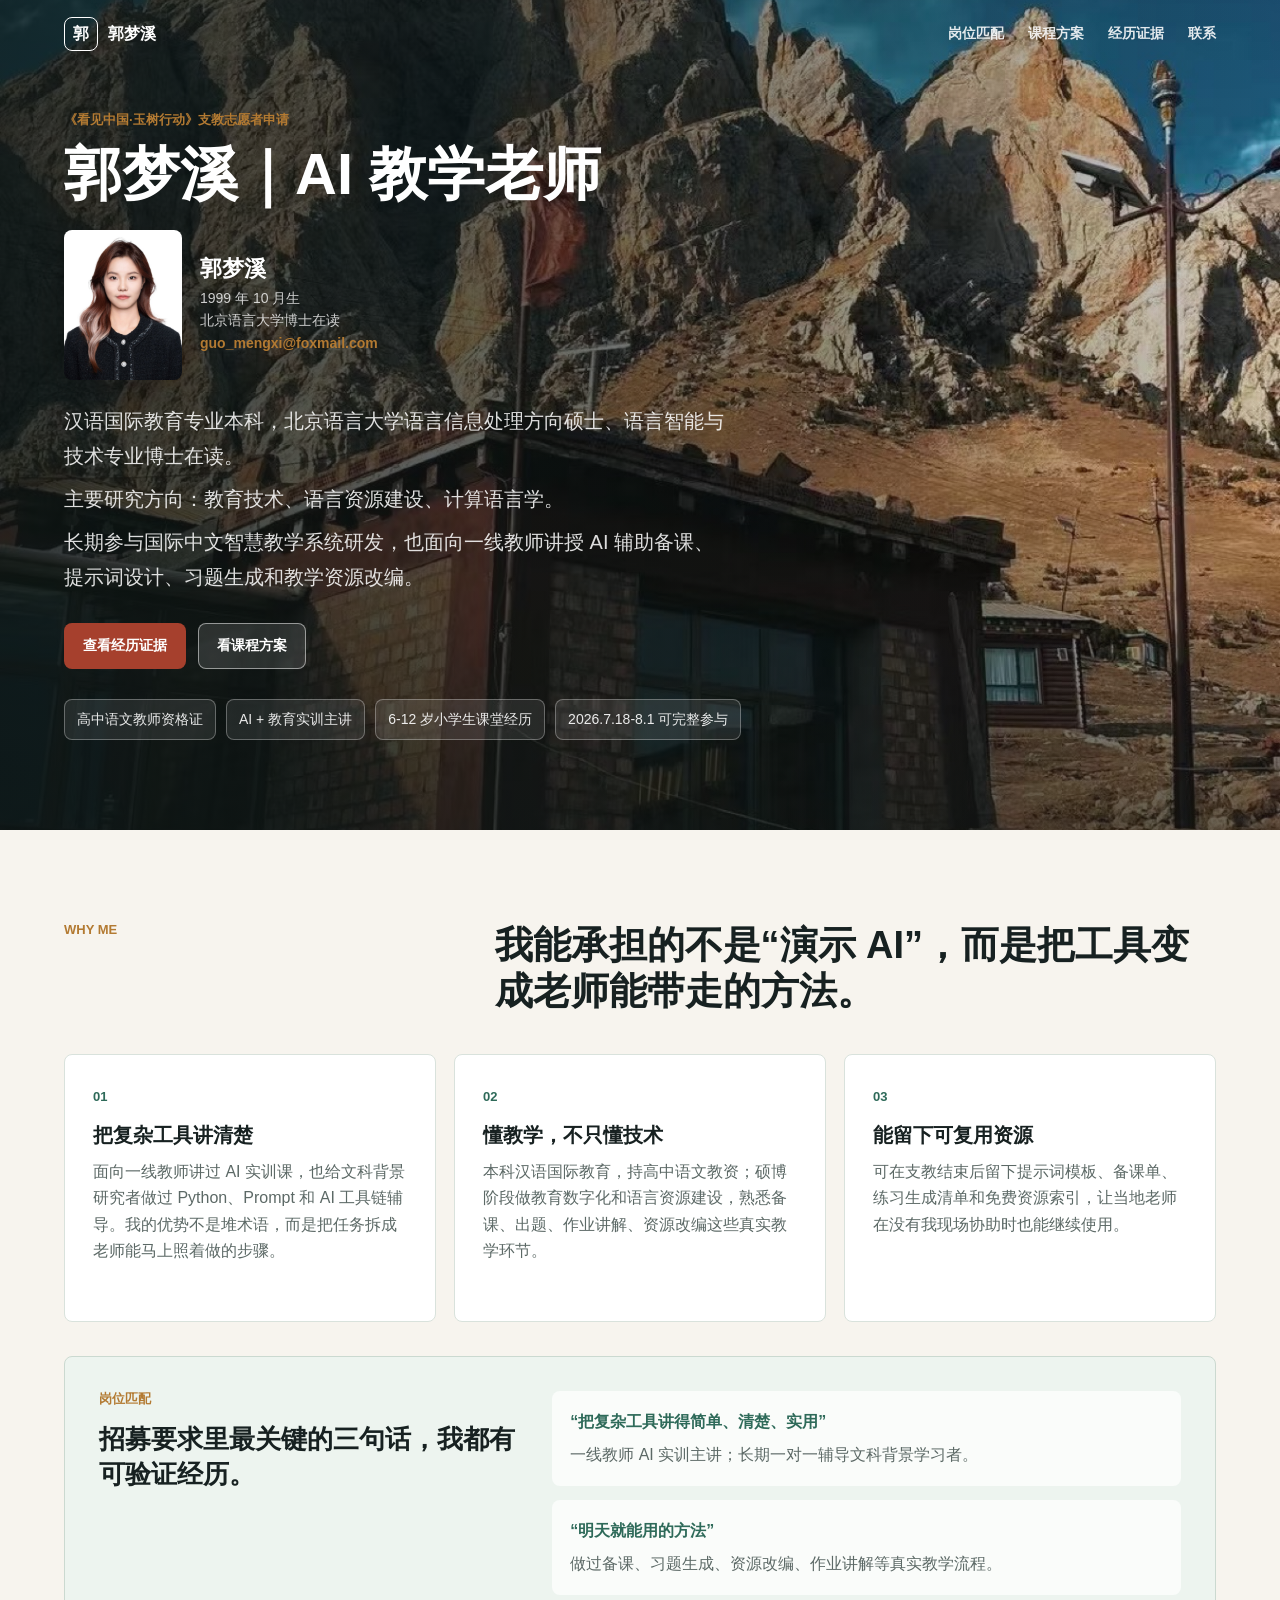
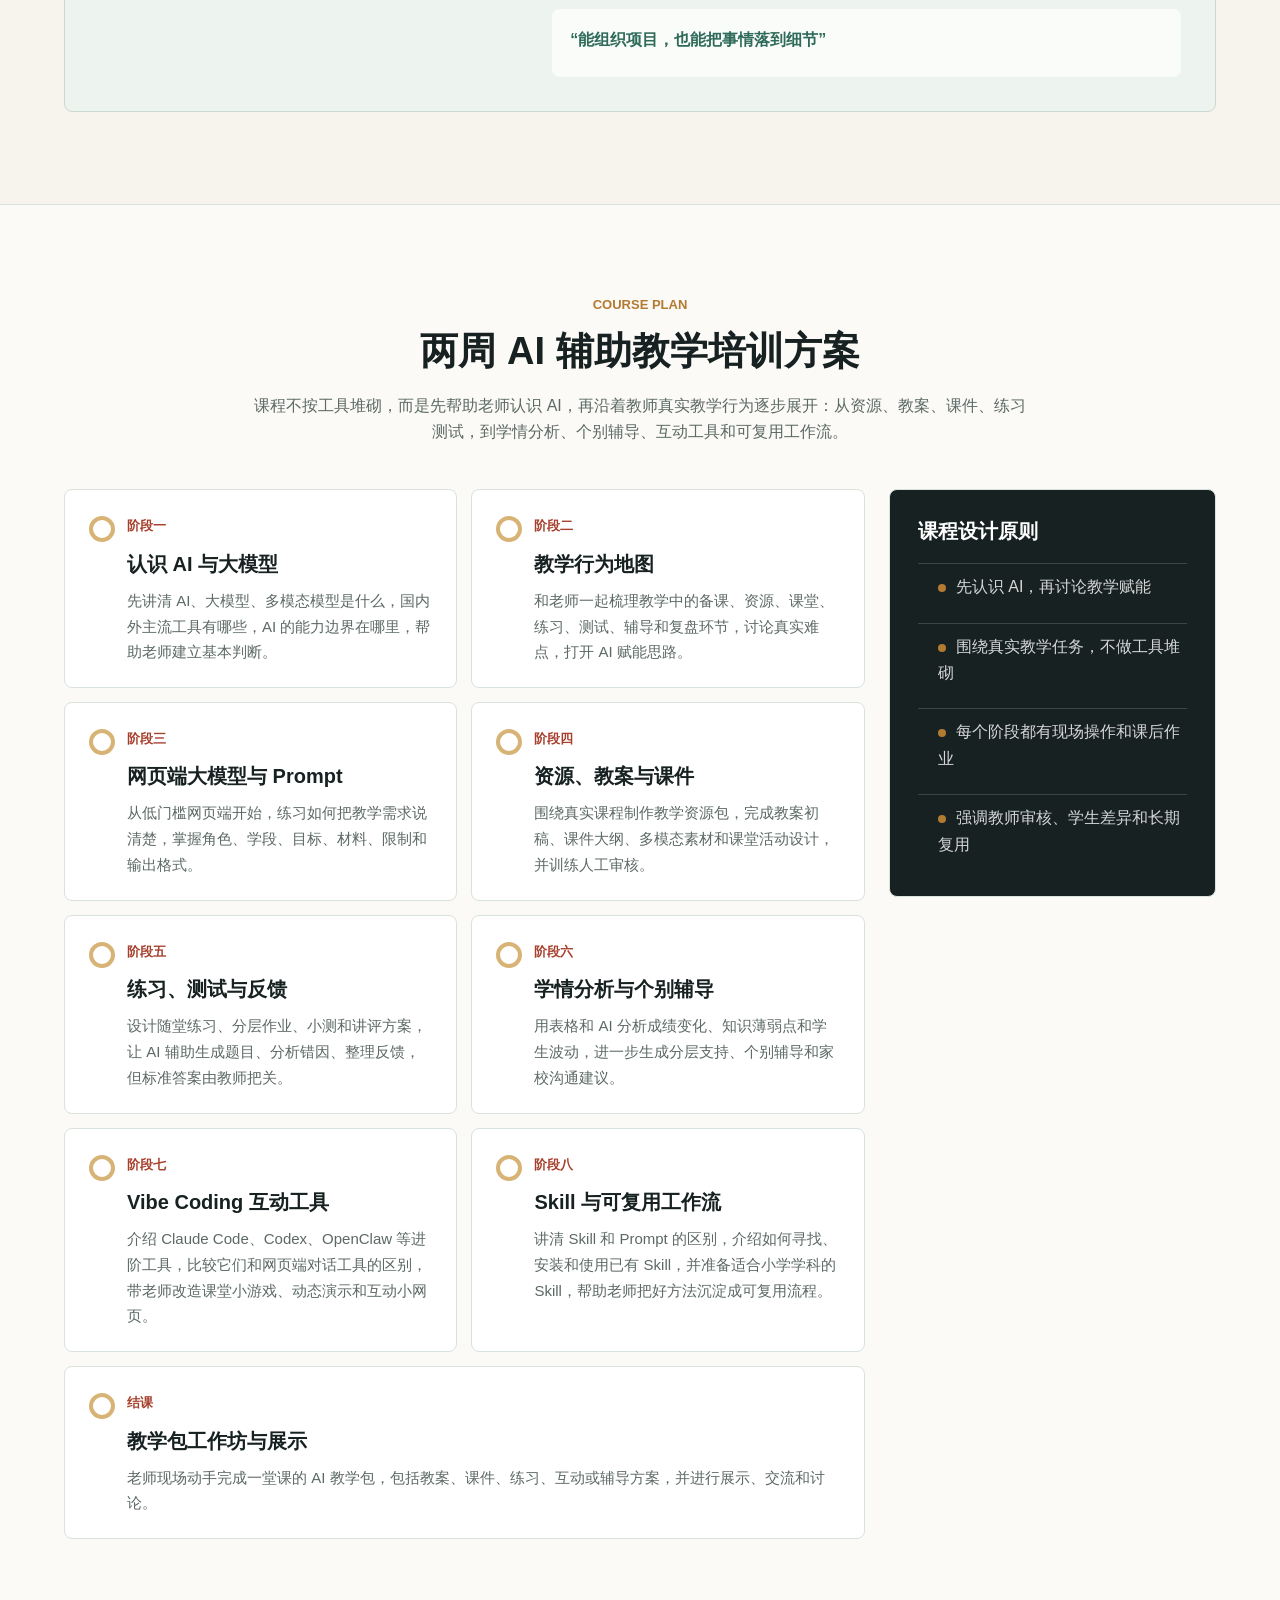
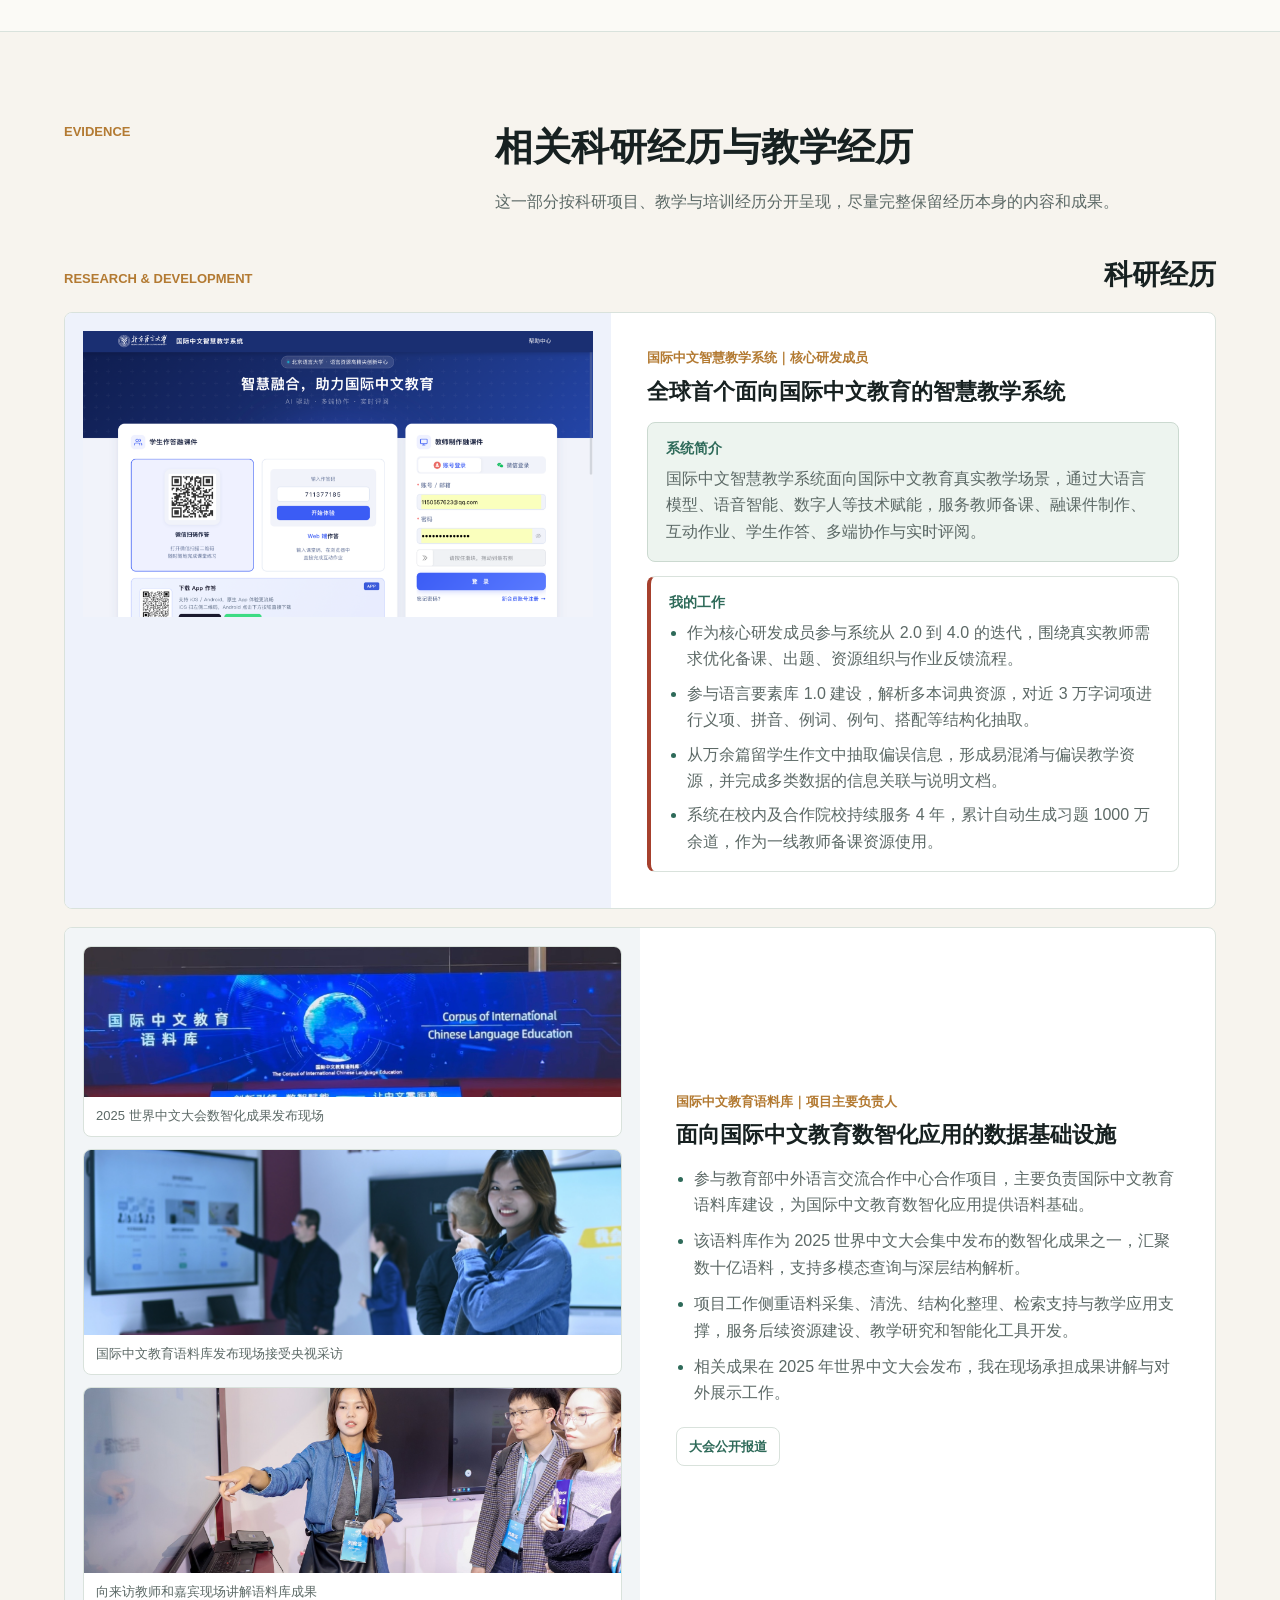
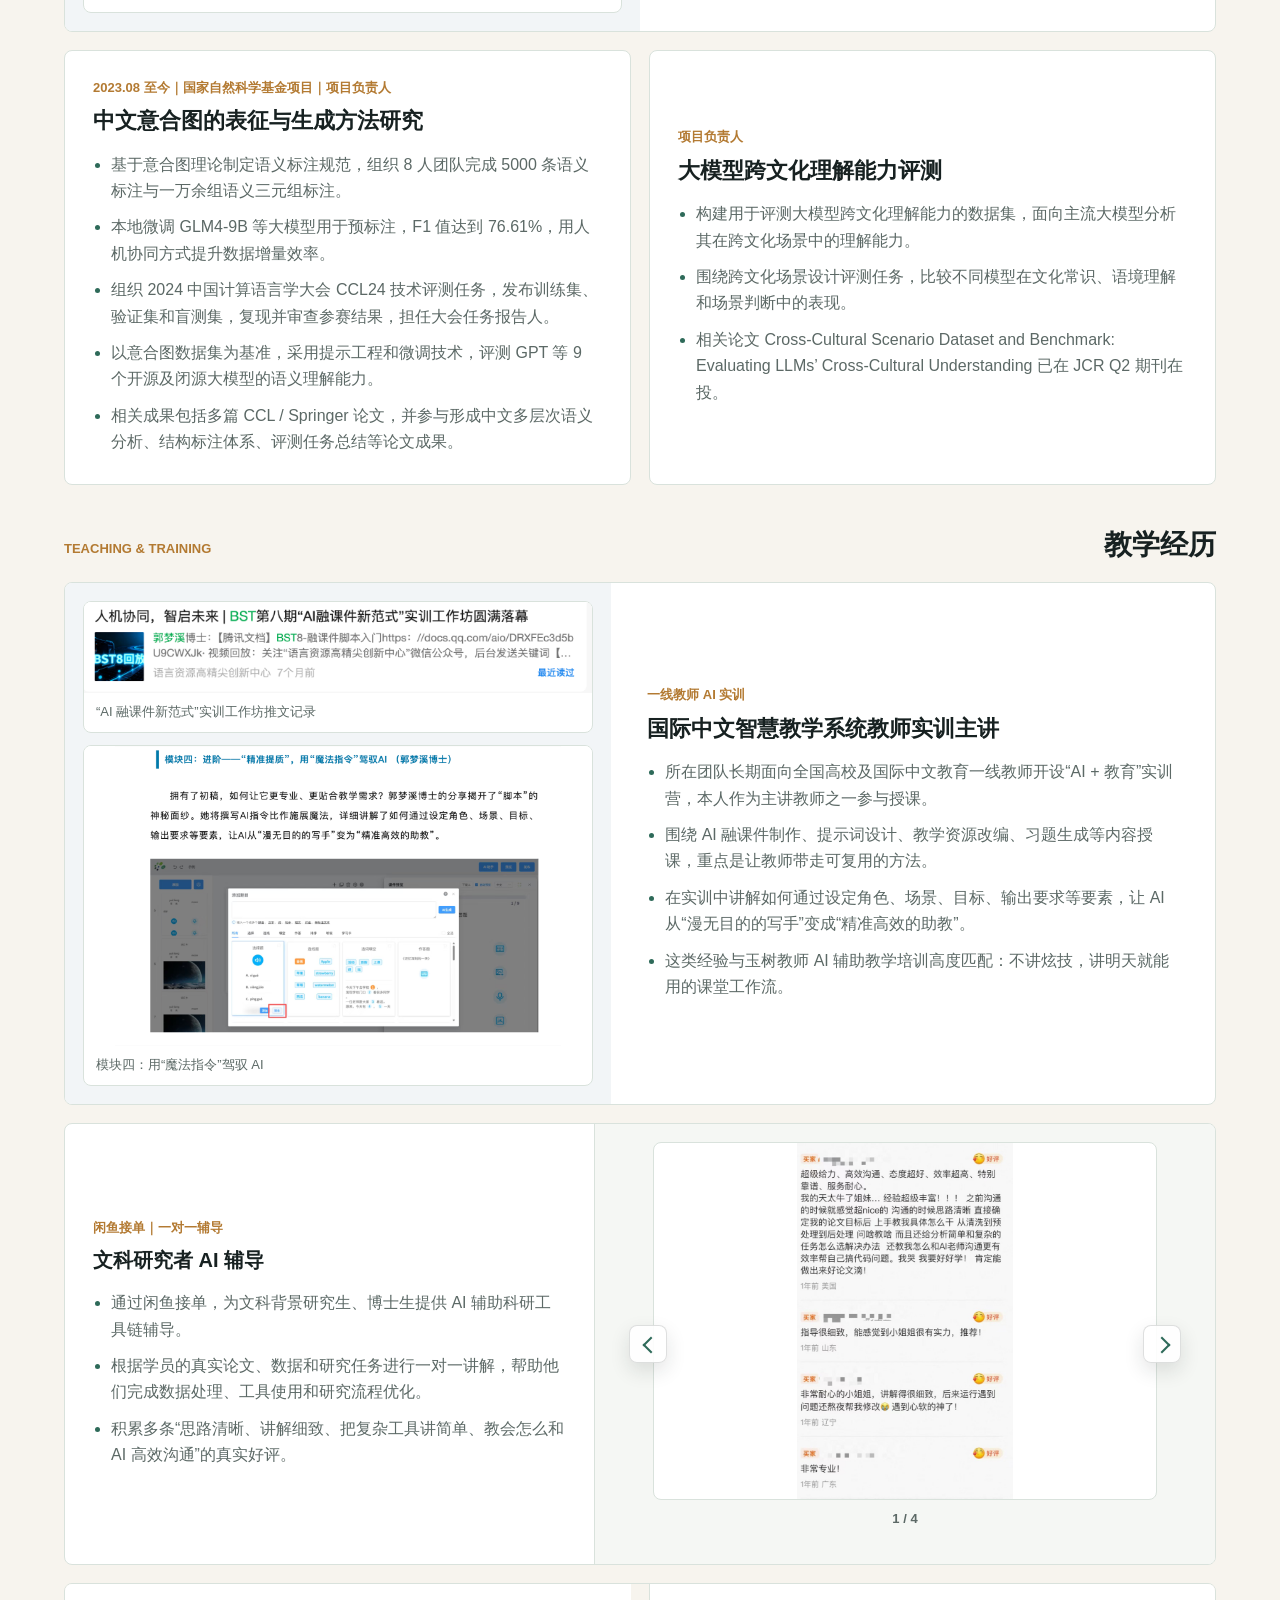
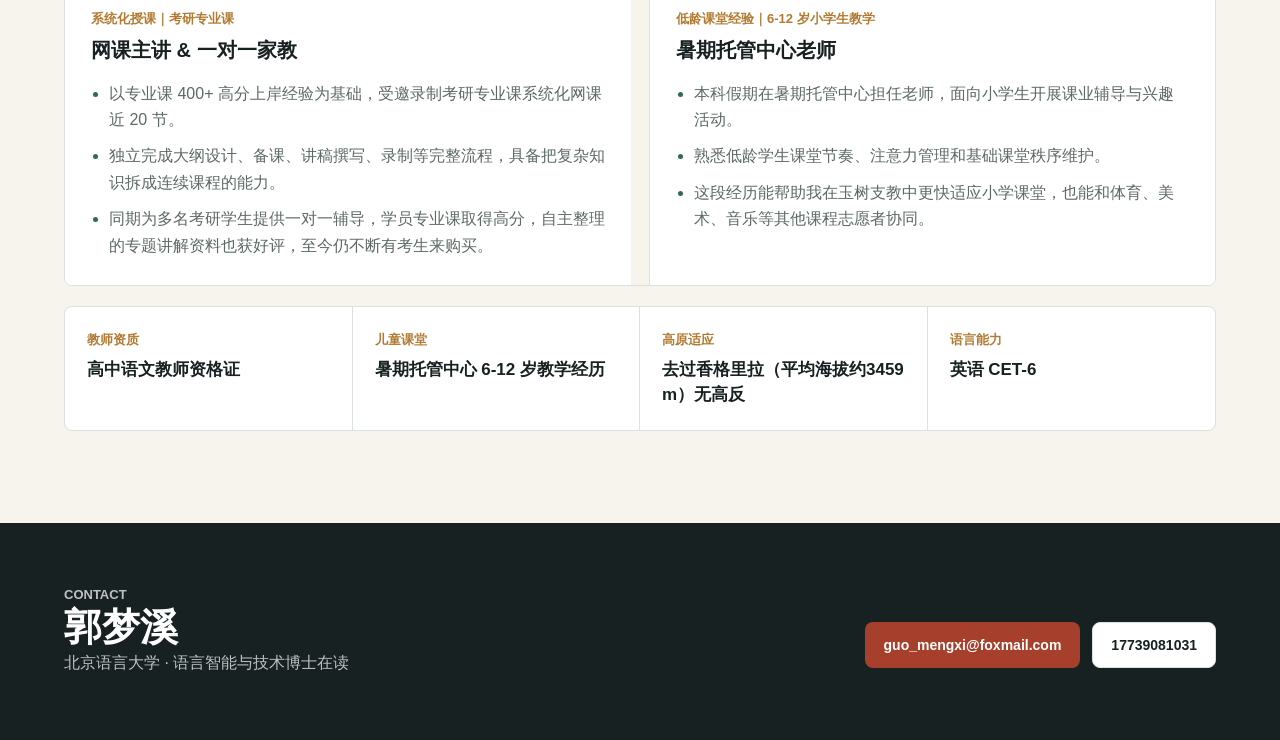
==== index.html @ 23258d5a "Add personal interview website" ====
<!doctype html>
<html lang="zh-CN">
  <head>
    <meta charset="UTF-8" />
    <meta name="viewport" content="width=device-width, initial-scale=1.0" />
    <title>郭梦溪｜玉树支教 AI 教学老师申请</title>
    <meta
      name="description"
      content="郭梦溪申请《看见中国·玉树行动》AI 教学老师方向的个人网站，包含岗位匹配、教学经历、两周课程方案和支撑材料。"
    />
    <link rel="stylesheet" href="styles.css" />
  </head>
  <body>
    <header class="site-header" data-header>
      <a class="brand" href="#top" aria-label="回到首页">
        <span class="brand-mark">郭</span>
        <span>郭梦溪</span>
      </a>
      <button class="nav-toggle" type="button" aria-label="打开导航" aria-expanded="false" data-nav-toggle>
        <span></span>
        <span></span>
      </button>
      <nav class="site-nav" data-nav>
        <a href="#fit">岗位匹配</a>
        <a href="#course">课程方案</a>
        <a href="#evidence">经历证据</a>
        <a href="#contact">联系</a>
      </nav>
    </header>

    <main id="top">
      <section class="hero" aria-labelledby="hero-title">
        <img class="hero-image" src="assets/yushu-mountain-hero.jpg" alt="玉树高原山地与藏式建筑" />
        <div class="hero-scrim"></div>
        <div class="hero-content">
          <p class="eyebrow">《看见中国·玉树行动》支教志愿者申请</p>
          <h1 id="hero-title">郭梦溪｜AI 教学老师</h1>
          <div class="hero-profile" aria-label="个人基本信息">
            <img src="assets/profile-home.jpg" alt="郭梦溪个人照片" />
            <div>
              <strong>郭梦溪</strong>
              <span>1999 年 10 月生</span>
              <span>北京语言大学博士在读</span>
              <a href="mailto:guo_mengxi@foxmail.com">guo_mengxi@foxmail.com</a>
            </div>
          </div>
          <div class="hero-lede hero-brief">
            <p>汉语国际教育专业本科，北京语言大学语言信息处理方向硕士、语言智能与技术专业博士在读。</p>
            <p>主要研究方向：教育技术、语言资源建设、计算语言学。</p>
            <p>长期参与国际中文智慧教学系统研发，也面向一线教师讲授 AI 辅助备课、提示词设计、习题生成和教学资源改编。</p>
          </div>
          <div class="hero-actions" aria-label="主要操作">
            <a class="button primary" href="#evidence">查看经历证据</a>
            <a class="button secondary" href="#course">看课程方案</a>
          </div>
          <ul class="hero-points" aria-label="申请摘要">
            <li>高中语文教师资格证</li>
            <li>AI + 教育实训主讲</li>
            <li>6-12 岁小学生课堂经历</li>
            <li>2026.7.18-8.1 可完整参与</li>
          </ul>
        </div>
      </section>

      <section class="section intro-section" id="fit" aria-labelledby="fit-title">
        <div class="section-head">
          <p class="eyebrow">Why me</p>
          <h2 id="fit-title">我能承担的不是“演示 AI”，而是把工具变成老师能带走的方法。</h2>
        </div>
        <div class="fit-grid">
          <article class="fit-card">
            <span class="card-index">01</span>
            <h3>把复杂工具讲清楚</h3>
            <p>
              面向一线教师讲过 AI 实训课，也给文科背景研究者做过 Python、Prompt 和 AI 工具链辅导。我的优势不是堆术语，而是把任务拆成老师能马上照着做的步骤。
            </p>
          </article>
          <article class="fit-card">
            <span class="card-index">02</span>
            <h3>懂教学，不只懂技术</h3>
            <p>
              本科汉语国际教育，持高中语文教资；硕博阶段做教育数字化和语言资源建设，熟悉备课、出题、作业讲解、资源改编这些真实教学环节。
            </p>
          </article>
          <article class="fit-card">
            <span class="card-index">03</span>
            <h3>能留下可复用资源</h3>
            <p>
              可在支教结束后留下提示词模板、备课单、练习生成清单和免费资源索引，让当地老师在没有我现场协助时也能继续使用。
            </p>
          </article>
        </div>

        <div class="match-panel" aria-label="招募要求与对应证据">
          <div class="match-copy">
            <p class="eyebrow">岗位匹配</p>
            <h3>招募要求里最关键的三句话，我都有可验证经历。</h3>
          </div>
          <div class="match-list">
            <div class="match-row">
              <span>“把复杂工具讲得简单、清楚、实用”</span>
              <p>一线教师 AI 实训主讲；长期一对一辅导文科背景学习者。</p>
            </div>
            <div class="match-row">
              <span>“明天就能用的方法”</span>
              <p>做过备课、习题生成、资源改编、作业讲解等真实教学流程。</p>
            </div>
            <div class="match-row">
              <span>“能组织项目，也能把事情落到细节”</span>
            </div>
          </div>
        </div>
      </section>

      <section class="section course-section" id="course" aria-labelledby="course-title">
        <div class="section-head narrow">
          <p class="eyebrow">Course plan</p>
          <h2 id="course-title">两周 AI 辅助教学培训方案</h2>
          <p>
            课程不按工具堆砌，而是先帮助老师认识 AI，再沿着教师真实教学行为逐步展开：从资源、教案、课件、练习测试，到学情分析、个别辅导、互动工具和可复用工作流。
          </p>
        </div>

        <div class="course-layout">
          <div class="timeline stage-grid" aria-label="课程阶段">
            <article class="timeline-item">
              <span>阶段一</span>
              <h3>认识 AI 与大模型</h3>
              <p>先讲清 AI、大模型、多模态模型是什么，国内外主流工具有哪些，AI 的能力边界在哪里，帮助老师建立基本判断。</p>
            </article>
            <article class="timeline-item">
              <span>阶段二</span>
              <h3>教学行为地图</h3>
              <p>和老师一起梳理教学中的备课、资源、课堂、练习、测试、辅导和复盘环节，讨论真实难点，打开 AI 赋能思路。</p>
            </article>
            <article class="timeline-item">
              <span>阶段三</span>
              <h3>网页端大模型与 Prompt</h3>
              <p>从低门槛网页端开始，练习如何把教学需求说清楚，掌握角色、学段、目标、材料、限制和输出格式。</p>
            </article>
            <article class="timeline-item">
              <span>阶段四</span>
              <h3>资源、教案与课件</h3>
              <p>围绕真实课程制作教学资源包，完成教案初稿、课件大纲、多模态素材和课堂活动设计，并训练人工审核。</p>
            </article>
            <article class="timeline-item">
              <span>阶段五</span>
              <h3>练习、测试与反馈</h3>
              <p>设计随堂练习、分层作业、小测和讲评方案，让 AI 辅助生成题目、分析错因、整理反馈，但标准答案由教师把关。</p>
            </article>
            <article class="timeline-item">
              <span>阶段六</span>
              <h3>学情分析与个别辅导</h3>
              <p>用表格和 AI 分析成绩变化、知识薄弱点和学生波动，进一步生成分层支持、个别辅导和家校沟通建议。</p>
            </article>
            <article class="timeline-item">
              <span>阶段七</span>
              <h3>Vibe Coding 互动工具</h3>
              <p>介绍 Claude Code、Codex、OpenClaw 等进阶工具，比较它们和网页端对话工具的区别，带老师改造课堂小游戏、动态演示和互动小网页。</p>
            </article>
            <article class="timeline-item">
              <span>阶段八</span>
              <h3>Skill 与可复用工作流</h3>
              <p>讲清 Skill 和 Prompt 的区别，介绍如何寻找、安装和使用已有 Skill，并准备适合小学学科的 Skill，帮助老师把好方法沉淀成可复用流程。</p>
            </article>
            <article class="timeline-item">
              <span>结课</span>
              <h3>教学包工作坊与展示</h3>
              <p>老师现场动手完成一堂课的 AI 教学包，包括教案、课件、练习、互动或辅导方案，并进行展示、交流和讨论。</p>
            </article>
          </div>

          <aside class="toolkit">
            <h3>课程设计原则</h3>
            <ul>
              <li>先认识 AI，再讨论教学赋能</li>
              <li>围绕真实教学任务，不做工具堆砌</li>
              <li>每个阶段都有现场操作和课后作业</li>
              <li>强调教师审核、学生差异和长期复用</li>
            </ul>
          </aside>
        </div>
      </section>

      <section class="section evidence-section" id="evidence" aria-labelledby="evidence-title">
        <div class="section-head evidence-head">
          <p class="eyebrow">Evidence</p>
          <div>
            <h2 id="evidence-title">相关科研经历与教学经历</h2>
            <p>
              这一部分按科研项目、教学与培训经历分开呈现，尽量完整保留经历本身的内容和成果。
            </p>
          </div>
        </div>

        <div class="experience-block">
          <div class="experience-heading">
            <p class="eyebrow">Research &amp; development</p>
            <h3>科研经历</h3>
          </div>

          <div class="experience-grid research-grid">
            <article class="experience-card wide screenshot-card">
              <img src="assets/smart-teaching-system-page.png" alt="国际中文智慧教学系统页面" />
              <div class="experience-content">
                <p class="experience-meta">国际中文智慧教学系统｜核心研发成员</p>
                <h4>全球首个面向国际中文教育的智慧教学系统</h4>
                <div class="role-sections">
                  <div class="role-section system-summary">
                    <h5>系统简介</h5>
                    <p>
                      国际中文智慧教学系统面向国际中文教育真实教学场景，通过大语言模型、语音智能、数字人等技术赋能，服务教师备课、融课件制作、互动作业、学生作答、多端协作与实时评阅。
                    </p>
                  </div>
                  <div class="role-section contribution-summary">
                    <h5>我的工作</h5>
                    <ul class="detail-list">
                      <li>作为核心研发成员参与系统从 2.0 到 4.0 的迭代，围绕真实教师需求优化备课、出题、资源组织与作业反馈流程。</li>
                      <li>参与语言要素库 1.0 建设，解析多本词典资源，对近 3 万字词项进行义项、拼音、例词、例句、搭配等结构化抽取。</li>
                      <li>从万余篇留学生作文中抽取偏误信息，形成易混淆与偏误教学资源，并完成多类数据的信息关联与说明文档。</li>
                      <li>系统在校内及合作院校持续服务 4 年，累计自动生成习题 1000 万余道，作为一线教师备课资源使用。</li>
                    </ul>
                  </div>
                </div>
              </div>
            </article>

            <article class="experience-card wide media-rich">
              <div class="media-grid corpus-media">
                <figure>
                  <img src="assets/corpus-launch.jpg" alt="国际中文教育语料库发布现场" />
                  <figcaption>2025 世界中文大会数智化成果发布现场</figcaption>
                </figure>
                <figure>
                  <img src="assets/hero-smart-classroom.jpg" alt="郭梦溪在国际中文教育语料库发布现场接受采访" />
                  <figcaption>国际中文教育语料库发布现场接受央视采访</figcaption>
                </figure>
                <figure>
                  <img src="assets/training-demo.jpg" alt="郭梦溪在现场讲解国际中文教育语料库" />
                  <figcaption>向来访教师和嘉宾现场讲解语料库成果</figcaption>
                </figure>
              </div>
              <div class="experience-content">
                <p class="experience-meta">国际中文教育语料库｜项目主要负责人</p>
                <h4>面向国际中文教育数智化应用的数据基础设施</h4>
                <ul class="detail-list">
                  <li>参与教育部中外语言交流合作中心合作项目，主要负责国际中文教育语料库建设，为国际中文教育数智化应用提供语料基础。</li>
                  <li>该语料库作为 2025 世界中文大会集中发布的数智化成果之一，汇聚数十亿语料，支持多模态查询与深层结构解析。</li>
                  <li>项目工作侧重语料采集、清洗、结构化整理、检索支持与教学应用支撑，服务后续资源建设、教学研究和智能化工具开发。</li>
                  <li>相关成果在 2025 年世界中文大会发布，我在现场承担成果讲解与对外展示工作。</li>
                </ul>
                <div class="source-links">
                  <a href="https://politics.gmw.cn/2025-11/14/content_38413165.htm" target="_blank" rel="noreferrer">大会公开报道</a>
                </div>
              </div>
            </article>

            <article class="experience-card no-image">
              <div class="experience-content">
                <p class="experience-meta">2023.08 至今｜国家自然科学基金项目｜项目负责人</p>
                <h4>中文意合图的表征与生成方法研究</h4>
                <ul class="detail-list">
                  <li>基于意合图理论制定语义标注规范，组织 8 人团队完成 5000 条语义标注与一万余组语义三元组标注。</li>
                  <li>本地微调 GLM4-9B 等大模型用于预标注，F1 值达到 76.61%，用人机协同方式提升数据增量效率。</li>
                  <li>组织 2024 中国计算语言学大会 CCL24 技术评测任务，发布训练集、验证集和盲测集，复现并审查参赛结果，担任大会任务报告人。</li>
                  <li>以意合图数据集为基准，采用提示工程和微调技术，评测 GPT 等 9 个开源及闭源大模型的语义理解能力。</li>
                  <li>相关成果包括多篇 CCL / Springer 论文，并参与形成中文多层次语义分析、结构标注体系、评测任务总结等论文成果。</li>
                </ul>
              </div>
            </article>

            <article class="experience-card no-image">
              <div class="experience-content">
                <p class="experience-meta">项目负责人</p>
                <h4>大模型跨文化理解能力评测</h4>
                <ul class="detail-list">
                  <li>构建用于评测大模型跨文化理解能力的数据集，面向主流大模型分析其在跨文化场景中的理解能力。</li>
                  <li>围绕跨文化场景设计评测任务，比较不同模型在文化常识、语境理解和场景判断中的表现。</li>
                  <li>相关论文 Cross-Cultural Scenario Dataset and Benchmark: Evaluating LLMs’ Cross-Cultural Understanding 已在 JCR Q2 期刊在投。</li>
                </ul>
              </div>
            </article>
          </div>
        </div>

        <div class="experience-block teaching-block">
          <div class="experience-heading">
            <p class="eyebrow">Teaching &amp; training</p>
            <h3>教学经历</h3>
          </div>

          <div class="experience-grid teaching-grid">
            <article class="experience-card wide media-rich">
              <div class="media-grid training-media">
                <figure>
                  <img src="assets/training-article-1.png" alt="实训课推文标题截图" />
                  <figcaption>“AI 融课件新范式”实训工作坊推文记录</figcaption>
                </figure>
                <figure>
                  <img src="assets/training-article-2.png" alt="实训课推文中郭梦溪讲授模块截图" />
                  <figcaption>模块四：用“魔法指令”驾驭 AI</figcaption>
                </figure>
              </div>
              <div class="experience-content">
                <p class="experience-meta">一线教师 AI 实训</p>
                <h4>国际中文智慧教学系统教师实训主讲</h4>
                <ul class="detail-list">
                  <li>所在团队长期面向全国高校及国际中文教育一线教师开设“AI + 教育”实训营，本人作为主讲教师之一参与授课。</li>
                  <li>围绕 AI 融课件制作、提示词设计、教学资源改编、习题生成等内容授课，重点是让教师带走可复用的方法。</li>
                  <li>在实训中讲解如何通过设定角色、场景、目标、输出要求等要素，让 AI 从“漫无目的的写手”变成“精准高效的助教”。</li>
                  <li>这类经验与玉树教师 AI 辅助教学培训高度匹配：不讲炫技，讲明天就能用的课堂工作流。</li>
                </ul>
              </div>
            </article>

            <div class="teaching-secondary-grid">
              <article class="experience-card feedback-experience">
                <div class="experience-content">
                  <p class="experience-meta">闲鱼接单｜一对一辅导</p>
                  <h4>文科研究者 AI 辅导</h4>
                  <ul class="detail-list">
                    <li>通过闲鱼接单，为文科背景研究生、博士生提供 AI 辅助科研工具链辅导。</li>
                    <li>根据学员的真实论文、数据和研究任务进行一对一讲解，帮助他们完成数据处理、工具使用和研究流程优化。</li>
                    <li>积累多条“思路清晰、讲解细致、把复杂工具讲简单、教会怎么和 AI 高效沟通”的真实好评。</li>
                  </ul>
                </div>
                <div class="feedback-viewer" aria-label="学员好评截图" data-feedback-viewer>
                  <button class="feedback-nav" type="button" aria-label="上一张好评" data-feedback-prev></button>
                  <button class="feedback-slide is-active" type="button" data-lightbox="assets/feedback-1.jpg" aria-label="查看学员反馈一">
                    <img src="assets/feedback-1.jpg" alt="学员反馈截图一" />
                  </button>
                  <button class="feedback-slide" type="button" data-lightbox="assets/feedback-2.jpg" aria-label="查看学员反馈二">
                    <img src="assets/feedback-2.jpg" alt="学员反馈截图二" />
                  </button>
                  <button class="feedback-slide" type="button" data-lightbox="assets/feedback-3.jpg" aria-label="查看学员反馈三">
                    <img src="assets/feedback-3.jpg" alt="学员反馈截图三" />
                  </button>
                  <button class="feedback-slide" type="button" data-lightbox="assets/feedback-4.jpg" aria-label="查看学员反馈四">
                    <img src="assets/feedback-4.jpg" alt="学员反馈截图四" />
                  </button>
                  <button class="feedback-nav next" type="button" aria-label="下一张好评" data-feedback-next></button>
                  <div class="feedback-status" data-feedback-status>1 / 4</div>
                </div>
              </article>

              <article class="experience-card no-image combined-teaching-card">
                <div class="experience-content">
                  <div class="teaching-subsection">
                    <p class="experience-meta">系统化授课｜考研专业课</p>
                    <h4>网课主讲 &amp; 一对一家教</h4>
                    <ul class="detail-list">
                      <li>以专业课 400+ 高分上岸经验为基础，受邀录制考研专业课系统化网课近 20 节。</li>
                      <li>独立完成大纲设计、备课、讲稿撰写、录制等完整流程，具备把复杂知识拆成连续课程的能力。</li>
                      <li>同期为多名考研学生提供一对一辅导，学员专业课取得高分，自主整理的专题讲解资料也获好评，至今仍不断有考生来购买。</li>
                    </ul>
                  </div>
                  <div class="teaching-subsection">
                    <p class="experience-meta">低龄课堂经验｜6-12 岁小学生教学</p>
                    <h4>暑期托管中心老师</h4>
                    <ul class="detail-list">
                      <li>本科假期在暑期托管中心担任老师，面向小学生开展课业辅导与兴趣活动。</li>
                      <li>熟悉低龄学生课堂节奏、注意力管理和基础课堂秩序维护。</li>
                      <li>这段经历能帮助我在玉树支教中更快适应小学课堂，也能和体育、美术、音乐等其他课程志愿者协同。</li>
                    </ul>
                  </div>
                </div>
              </article>

            </div>
          </div>
        </div>

        <div class="credential-band" aria-label="资质与经历">
          <div>
            <span>教师资质</span>
            <strong>高中语文教师资格证</strong>
          </div>
          <div>
            <span>儿童课堂</span>
            <strong>暑期托管中心 6-12 岁教学经历</strong>
          </div>
          <div>
            <span>高原适应</span>
            <strong>去过香格里拉（平均海拔约3459 m）无高反</strong>
          </div>
          <div>
            <span>语言能力</span>
            <strong>英语 CET-6</strong>
          </div>
        </div>
      </section>

      <section class="contact-section" id="contact" aria-labelledby="contact-title">
        <div class="contact-inner">
          <div>
            <p class="eyebrow">Contact</p>
            <h2 id="contact-title">郭梦溪</h2>
            <p>北京语言大学 · 语言智能与技术博士在读</p>
          </div>
          <div class="contact-actions">
            <a class="button primary" href="mailto:guo_mengxi@foxmail.com">guo_mengxi@foxmail.com</a>
            <a class="button secondary" href="tel:17739081031">17739081031</a>
          </div>
        </div>
      </section>
    </main>

    <div class="lightbox" data-lightbox-panel aria-hidden="true">
      <button class="lightbox-close" type="button" aria-label="关闭" data-lightbox-close></button>
      <img src="" alt="" data-lightbox-image />
    </div>

    <script src="script.js"></script>
  </body>
</html>
---- styles.css ----
:root {
  color-scheme: light;
  --ink: #172121;
  --muted: #5c6966;
  --line: #d9e2dc;
  --paper: #f7f4ee;
  --white: #ffffff;
  --red: #a6402d;
  --red-dark: #762d22;
  --green: #2e6a59;
  --blue: #24577a;
  --gold: #b37a32;
  --shadow: 0 18px 50px rgba(23, 33, 33, 0.12);
}

* {
  box-sizing: border-box;
}

html {
  scroll-behavior: smooth;
}

body {
  margin: 0;
  background: var(--paper);
  color: var(--ink);
  font-family:
    -apple-system, BlinkMacSystemFont, "PingFang SC", "Hiragino Sans GB", "Microsoft YaHei", "Noto Sans CJK SC",
    sans-serif;
  font-size: 16px;
  line-height: 1.65;
  letter-spacing: 0;
}

body.lightbox-open {
  overflow: hidden;
}

img {
  display: block;
  max-width: 100%;
}

a {
  color: inherit;
  text-decoration: none;
}

button {
  font: inherit;
}

.site-header {
  position: fixed;
  top: 0;
  left: 0;
  z-index: 50;
  display: flex;
  align-items: center;
  justify-content: space-between;
  width: 100%;
  min-height: 68px;
  padding: 14px 5vw;
  color: var(--white);
  transition:
    background 180ms ease,
    color 180ms ease,
    box-shadow 180ms ease;
}

.site-header.is-scrolled,
.site-header.is-open {
  background: rgba(255, 255, 255, 0.94);
  color: var(--ink);
  box-shadow: 0 1px 0 rgba(23, 33, 33, 0.08);
  backdrop-filter: blur(16px);
}

.brand {
  display: inline-flex;
  align-items: center;
  gap: 10px;
  font-weight: 700;
}

.brand-mark {
  display: grid;
  width: 34px;
  height: 34px;
  place-items: center;
  border: 1px solid currentColor;
  border-radius: 8px;
}

.site-nav {
  display: flex;
  align-items: center;
  gap: 24px;
  font-size: 14px;
  font-weight: 650;
}

.site-nav a {
  opacity: 0.88;
}

.site-nav a:hover {
  opacity: 1;
}

.nav-toggle {
  display: none;
  width: 42px;
  height: 42px;
  border: 1px solid currentColor;
  border-radius: 8px;
  background: transparent;
  color: inherit;
}

.nav-toggle span {
  display: block;
  width: 18px;
  height: 2px;
  margin: 5px auto;
  background: currentColor;
}

.hero {
  position: relative;
  min-height: 92vh;
  overflow: hidden;
  background: var(--ink);
}

.hero-image,
.hero-scrim {
  position: absolute;
  inset: 0;
  width: 100%;
  height: 100%;
}

.hero-image {
  object-fit: cover;
  object-position: center 58%;
}

.hero-scrim {
  background:
    linear-gradient(90deg, rgba(13, 21, 20, 0.82) 0%, rgba(13, 21, 20, 0.58) 45%, rgba(13, 21, 20, 0.12) 100%),
    linear-gradient(0deg, rgba(13, 21, 20, 0.55) 0%, rgba(13, 21, 20, 0.05) 42%);
}

.hero-content {
  position: relative;
  z-index: 1;
  display: flex;
  flex-direction: column;
  justify-content: center;
  width: min(760px, 90vw);
  min-height: 92vh;
  padding: 112px 0 90px;
  margin-left: 5vw;
  color: var(--white);
}

.eyebrow {
  margin: 0 0 14px;
  color: var(--gold);
  font-size: 13px;
  font-weight: 800;
  line-height: 1.3;
  text-transform: uppercase;
}

.hero h1 {
  max-width: 650px;
  margin: 0;
  font-size: 58px;
  line-height: 1.08;
  letter-spacing: 0;
}

.hero-profile {
  display: inline-grid;
  grid-template-columns: 118px auto;
  align-items: center;
  width: fit-content;
  max-width: min(420px, 100%);
  gap: 18px;
  margin-top: 24px;
}

.hero-profile img {
  width: 118px;
  height: 150px;
  border-radius: 8px;
  object-fit: cover;
  object-position: center 48%;
  box-shadow: 0 18px 42px rgba(0, 0, 0, 0.28);
}

.hero-profile strong {
  display: block;
  margin-bottom: 4px;
  font-size: 22px;
  line-height: 1.35;
}

.hero-profile span,
.hero-profile a {
  display: block;
  color: rgba(255, 255, 255, 0.78);
  font-size: 14px;
  line-height: 1.55;
}

.hero-profile a {
  margin-top: 2px;
  color: var(--gold);
  font-weight: 800;
}

.hero-lede {
  max-width: 660px;
  margin: 24px 0 0;
  color: rgba(255, 255, 255, 0.86);
  font-size: 20px;
  line-height: 1.75;
}

.hero-brief {
  display: grid;
  gap: 8px;
}

.hero-brief p {
  margin: 0;
}

.hero-actions,
.contact-actions {
  display: flex;
  flex-wrap: wrap;
  gap: 12px;
  margin-top: 28px;
}

.button {
  display: inline-flex;
  align-items: center;
  justify-content: center;
  min-height: 46px;
  padding: 11px 18px;
  border: 1px solid transparent;
  border-radius: 8px;
  font-size: 14px;
  font-weight: 800;
  line-height: 1.25;
  transition:
    transform 160ms ease,
    background 160ms ease,
    border-color 160ms ease;
}

.button:hover {
  transform: translateY(-1px);
}

.button.primary {
  background: var(--red);
  color: var(--white);
}

.button.primary:hover {
  background: var(--red-dark);
}

.button.secondary {
  border-color: rgba(255, 255, 255, 0.5);
  background: rgba(255, 255, 255, 0.12);
  color: var(--white);
}

.contact-section .button.secondary,
.course-section .button.secondary {
  border-color: var(--line);
  background: var(--white);
  color: var(--ink);
}

.hero-points {
  display: flex;
  flex-wrap: wrap;
  gap: 10px;
  padding: 0;
  margin: 30px 0 0;
  list-style: none;
}

.hero-points li {
  padding: 8px 12px;
  border: 1px solid rgba(255, 255, 255, 0.3);
  border-radius: 8px;
  background: rgba(255, 255, 255, 0.09);
  color: rgba(255, 255, 255, 0.9);
  font-size: 14px;
}

.section {
  padding: 92px 5vw;
}

.section-head {
  display: grid;
  grid-template-columns: 0.7fr 1.3fr;
  gap: 42px;
  align-items: start;
  max-width: 1180px;
  margin: 0 auto 40px;
}

.section-head.narrow {
  display: block;
  max-width: 780px;
  margin-left: auto;
  margin-right: auto;
  text-align: center;
}

.section-head h2,
.contact-inner h2 {
  margin: 0;
  font-size: 38px;
  line-height: 1.22;
  letter-spacing: 0;
}

.section-head p:not(.eyebrow) {
  margin: 18px 0 0;
  color: var(--muted);
}

.fit-grid {
  display: grid;
  grid-template-columns: repeat(3, 1fr);
  gap: 18px;
  max-width: 1180px;
  margin: 0 auto;
}

.fit-card,
.evidence-card,
.toolkit {
  border: 1px solid var(--line);
  border-radius: 8px;
  background: var(--white);
}

.fit-card {
  min-height: 268px;
  padding: 28px;
}

.card-index {
  color: var(--green);
  font-size: 13px;
  font-weight: 900;
}

.fit-card h3,
.match-copy h3,
.timeline-item h3,
.toolkit h3,
.evidence-card h3 {
  margin: 12px 0 10px;
  font-size: 20px;
  line-height: 1.35;
}

.fit-card p,
.match-row p,
.timeline-item p,
.toolkit li,
.evidence-card p,
.contact-inner p {
  margin: 0;
  color: var(--muted);
}

.match-panel {
  display: grid;
  grid-template-columns: 0.8fr 1.2fr;
  gap: 34px;
  max-width: 1180px;
  padding: 34px;
  margin: 34px auto 0;
  border: 1px solid #cbd9d0;
  border-radius: 8px;
  background: #edf4ef;
}

.match-copy h3 {
  margin-top: 0;
  font-size: 26px;
}

.match-list {
  display: grid;
  gap: 14px;
}

.match-row {
  padding: 18px;
  border-radius: 8px;
  background: rgba(255, 255, 255, 0.72);
}

.match-row span {
  display: block;
  margin-bottom: 6px;
  color: var(--green);
  font-weight: 850;
}

.course-section {
  background: #fbfaf6;
  border-top: 1px solid var(--line);
  border-bottom: 1px solid var(--line);
}

.course-layout {
  display: grid;
  grid-template-columns: minmax(0, 1.42fr) minmax(300px, 0.58fr);
  gap: 24px;
  max-width: 1180px;
  margin: 44px auto 0;
}

.timeline {
  display: grid;
  gap: 14px;
}

.stage-grid {
  grid-template-columns: repeat(2, minmax(0, 1fr));
  align-items: stretch;
}

.timeline-item {
  position: relative;
  min-height: 190px;
  padding: 22px 22px 22px 62px;
  border: 1px solid var(--line);
  border-radius: 8px;
  background: var(--white);
}

.timeline-item::before {
  position: absolute;
  top: 26px;
  left: 24px;
  width: 18px;
  height: 18px;
  border: 4px solid #d8b376;
  border-radius: 50%;
  background: var(--white);
  content: "";
}

.timeline-item span {
  color: var(--red);
  font-size: 13px;
  font-weight: 900;
}

.timeline-item p {
  font-size: 15px;
  line-height: 1.72;
}

.stage-grid .timeline-item:last-child:nth-child(odd) {
  grid-column: 1 / -1;
  min-height: 150px;
}

.toolkit {
  position: sticky;
  top: 92px;
  align-self: start;
  padding: 28px;
  background: var(--ink);
  color: var(--white);
}

.toolkit h3 {
  margin-top: 0;
}

.toolkit ul {
  display: grid;
  gap: 12px;
  padding: 0;
  margin: 18px 0 0;
  list-style: none;
}

.toolkit li {
  min-height: 40px;
  padding: 10px 0 10px 20px;
  border-top: 1px solid rgba(255, 255, 255, 0.16);
  color: rgba(255, 255, 255, 0.82);
}

.toolkit li::before {
  display: inline-block;
  width: 8px;
  height: 8px;
  margin-right: 10px;
  border-radius: 50%;
  background: var(--gold);
  content: "";
}

.experience-block {
  max-width: 1180px;
  margin: 0 auto;
}

.experience-block {
  margin-top: 42px;
}

.experience-heading {
  display: flex;
  align-items: end;
  justify-content: space-between;
  gap: 24px;
  margin-bottom: 20px;
}

.experience-heading .eyebrow {
  margin-bottom: 4px;
}

.experience-heading h3 {
  margin: 0;
  font-size: 28px;
  line-height: 1.25;
}

.experience-grid {
  display: grid;
  grid-template-columns: repeat(2, minmax(0, 1fr));
  gap: 18px;
}

.teaching-grid {
  grid-template-columns: 1fr;
}

.teaching-secondary-grid {
  display: grid;
  grid-template-columns: 1fr;
  gap: 18px;
  align-items: start;
}

.research-grid {
  align-items: stretch;
}

.research-grid .experience-card.no-image {
  display: flex;
}

.research-grid .experience-card.no-image .experience-content {
  display: flex;
  flex-direction: column;
  justify-content: center;
}

.experience-card {
  overflow: hidden;
  border: 1px solid var(--line);
  border-radius: 8px;
  background: var(--white);
}

.experience-card.wide,
.teaching-grid > .experience-card:first-child {
  grid-column: 1 / -1;
  display: grid;
  grid-template-columns: 0.95fr 1.05fr;
  align-items: stretch;
}

.experience-card img {
  width: 100%;
  height: 260px;
  object-fit: cover;
}

.experience-card.wide > img,
.teaching-grid > .experience-card:first-child > img {
  height: 100%;
  min-height: 430px;
}

.experience-card.screenshot-card > img {
  padding: 18px;
  background: #eef2fb;
  object-fit: contain;
  object-position: top center;
}

.experience-card.media-rich {
  grid-template-columns: 1fr 1fr;
}

.media-grid {
  display: grid;
  align-content: center;
  gap: 12px;
  min-height: 430px;
  padding: 18px;
  background: #f2f5f7;
}

.media-grid figure {
  margin: 0;
  overflow: hidden;
  border: 1px solid var(--line);
  border-radius: 8px;
  background: var(--white);
}

.media-grid img {
  width: 100%;
  height: 150px;
  object-fit: cover;
  object-position: center;
}

.media-grid figcaption {
  padding: 10px 12px;
  color: var(--muted);
  font-size: 13px;
  line-height: 1.45;
}

.corpus-media figure:nth-child(2) img,
.corpus-media figure:nth-child(3) img {
  height: 185px;
}

.feedback-viewer {
  position: relative;
  display: grid;
  min-height: 0;
  padding: 18px 58px 34px;
  border: 1px solid var(--line);
  border-radius: 8px;
  background: var(--white);
  overflow: hidden;
}

.feedback-slide {
  display: none;
  width: 100%;
  height: clamp(260px, 28vw, 360px);
  padding: 0;
  overflow: hidden;
  border: 1px solid var(--line);
  border-radius: 8px;
  background: var(--white);
  cursor: zoom-in;
}

.feedback-slide.is-active {
  display: block;
}

.feedback-slide img {
  width: 100%;
  height: 100%;
  object-fit: contain;
  object-position: top center;
  transition: transform 200ms ease;
}

.feedback-slide:hover img {
  transform: scale(1.025);
}

.feedback-nav {
  position: absolute;
  top: 50%;
  z-index: 2;
  width: 38px;
  height: 38px;
  border: 1px solid rgba(23, 33, 33, 0.14);
  border-radius: 8px;
  background: rgba(255, 255, 255, 0.88);
  box-shadow: 0 8px 20px rgba(23, 33, 33, 0.12);
  cursor: pointer;
  transform: translateY(-50%);
}

.feedback-nav::before {
  position: absolute;
  top: 13px;
  left: 15px;
  width: 10px;
  height: 10px;
  border-bottom: 2px solid var(--green);
  border-left: 2px solid var(--green);
  transform: rotate(45deg);
  content: "";
}

.feedback-nav.next {
  right: 34px;
}

.feedback-nav:not(.next) {
  left: 34px;
}

.feedback-nav.next::before {
  left: 12px;
  transform: rotate(225deg);
}

.feedback-status {
  margin-top: 8px;
  color: var(--muted);
  font-size: 13px;
  font-weight: 850;
  text-align: center;
}

.training-media {
  align-content: start;
}

.training-media img {
  height: auto;
  max-height: 300px;
  object-fit: contain;
  background: var(--white);
}

.experience-content {
  padding: 28px;
}

.experience-card.wide > .experience-content,
.teaching-grid > .experience-card:first-child > .experience-content {
  display: flex;
  flex-direction: column;
  justify-content: center;
  padding: 36px;
}

.experience-meta {
  margin: 0 0 10px;
  color: var(--gold);
  font-size: 13px;
  font-weight: 900;
  line-height: 1.35;
}

.experience-card h4 {
  margin: 0 0 16px;
  font-size: 22px;
  line-height: 1.34;
}

.teaching-secondary-grid .experience-card h4 {
  font-size: 20px;
  line-height: 1.36;
}

.detail-list {
  display: grid;
  gap: 10px;
  padding-left: 18px;
  margin: 0;
  color: var(--muted);
}

.detail-list li::marker {
  color: var(--green);
}

.role-sections {
  display: grid;
  gap: 14px;
}

.role-section {
  padding: 16px 18px;
  border: 1px solid var(--line);
  border-radius: 8px;
  background: #fbfaf6;
}

.role-section.system-summary {
  border-color: #cbd9d0;
  background: #edf4ef;
}

.role-section.contribution-summary {
  border-left: 4px solid var(--red);
  background: var(--white);
}

.role-section h5 {
  margin: 0 0 8px;
  color: var(--green);
  font-size: 14px;
  line-height: 1.35;
}

.role-section p {
  margin: 0;
  color: var(--muted);
}

.role-section .detail-list {
  gap: 8px;
}

.feedback-experience {
  display: grid;
  grid-template-columns: minmax(0, 0.92fr) minmax(360px, 1.08fr);
  align-items: stretch;
}

.feedback-experience .experience-content {
  display: flex;
  flex-direction: column;
  justify-content: center;
}

.feedback-experience .feedback-viewer {
  border: 0;
  border-left: 1px solid var(--line);
  border-radius: 0;
  background: #f5f7f4;
}

.combined-teaching-card {
  align-self: start;
}

.combined-teaching-card .experience-content {
  display: grid;
  grid-template-columns: repeat(2, minmax(240px, 1fr));
  gap: 18px;
  padding: 0;
  background: var(--paper);
}

.teaching-subsection {
  min-height: 100%;
  padding: 26px;
  background: var(--white);
}

.teaching-subsection + .teaching-subsection {
  padding-left: 26px;
  border-left: 1px solid var(--line);
}

.source-links {
  display: flex;
  flex-wrap: wrap;
  gap: 10px;
  margin-top: 20px;
}

.source-links a {
  display: inline-flex;
  align-items: center;
  min-height: 38px;
  padding: 8px 12px;
  border: 1px solid var(--line);
  border-radius: 8px;
  color: var(--green);
  font-size: 13px;
  font-weight: 850;
}

.source-links a:hover {
  border-color: var(--green);
}

.evidence-grid {
  display: grid;
  grid-template-columns: repeat(2, 1fr);
  gap: 18px;
  max-width: 1180px;
  margin: 0 auto;
}

.evidence-card {
  overflow: hidden;
}

.evidence-card img {
  width: 100%;
  height: 260px;
  object-fit: cover;
}

.evidence-card.feature {
  grid-column: 1 / -1;
  display: grid;
  grid-template-columns: 1.1fr 0.9fr;
  align-items: stretch;
}

.evidence-card.feature img {
  height: 100%;
  min-height: 390px;
}

.evidence-card div {
  padding: 26px;
}

.evidence-card.feature div {
  display: flex;
  flex-direction: column;
  justify-content: center;
  padding: 38px;
}

.credential-band {
  display: grid;
  grid-template-columns: repeat(4, 1fr);
  max-width: 1180px;
  margin: 20px auto 0;
  border: 1px solid var(--line);
  border-radius: 8px;
  overflow: hidden;
  background: var(--white);
}

.credential-band div {
  min-height: 116px;
  padding: 22px;
  border-right: 1px solid var(--line);
}

.credential-band div:last-child {
  border-right: 0;
}

.credential-band span {
  display: block;
  color: var(--gold);
  font-size: 13px;
  font-weight: 900;
}

.credential-band strong {
  display: block;
  margin-top: 8px;
  font-size: 17px;
  line-height: 1.45;
}

.contact-section {
  padding: 64px 5vw;
  background: var(--ink);
  color: var(--white);
}

.contact-inner {
  display: flex;
  align-items: center;
  justify-content: space-between;
  gap: 30px;
  max-width: 1180px;
  margin: 0 auto;
}

.contact-inner p {
  color: rgba(255, 255, 255, 0.72);
}

.lightbox {
  position: fixed;
  inset: 0;
  z-index: 100;
  display: none;
  align-items: center;
  justify-content: center;
  padding: 56px 5vw;
  background: rgba(10, 15, 15, 0.86);
}

.lightbox.is-open {
  display: flex;
}

.lightbox img {
  max-width: min(92vw, 980px);
  max-height: 86vh;
  border-radius: 8px;
  background: var(--white);
  box-shadow: var(--shadow);
}

.lightbox-close {
  position: absolute;
  top: 20px;
  right: 20px;
  width: 42px;
  height: 42px;
  border: 1px solid rgba(255, 255, 255, 0.6);
  border-radius: 8px;
  background: rgba(255, 255, 255, 0.08);
  color: var(--white);
  cursor: pointer;
}

.lightbox-close::before,
.lightbox-close::after {
  position: absolute;
  top: 20px;
  left: 11px;
  width: 20px;
  height: 2px;
  background: currentColor;
  content: "";
}

.lightbox-close::before {
  transform: rotate(45deg);
}

.lightbox-close::after {
  transform: rotate(-45deg);
}

@media (max-width: 980px) {
  .site-header {
    min-height: 62px;
  }

  .nav-toggle {
    display: block;
  }

  .site-nav {
    position: absolute;
    top: 62px;
    left: 0;
    display: none;
    width: 100%;
    padding: 12px 5vw 22px;
    border-top: 1px solid var(--line);
    background: rgba(255, 255, 255, 0.96);
    color: var(--ink);
    box-shadow: 0 20px 34px rgba(23, 33, 33, 0.08);
  }

  .site-nav.is-open {
    display: grid;
    gap: 14px;
  }

  .hero {
    min-height: 92vh;
    min-height: 92svh;
  }

  .hero-content {
    min-height: 92vh;
    min-height: 92svh;
    padding-bottom: 76px;
  }

  .hero h1 {
    font-size: 42px;
  }

  .hero-profile {
    grid-template-columns: 96px auto;
    margin-top: 18px;
  }

  .hero-profile img {
    width: 96px;
    height: 122px;
  }

  .hero-lede {
    font-size: 18px;
  }

  .fit-grid,
  .course-layout,
  .evidence-grid,
  .credential-band {
    grid-template-columns: repeat(2, 1fr);
  }

  .course-layout {
    grid-template-columns: 1fr;
  }

  .section-head,
  .match-panel,
  .evidence-card.feature,
  .experience-grid,
  .experience-card.wide,
  .teaching-grid > .experience-card:first-child {
    grid-template-columns: 1fr;
  }

  .toolkit {
    position: static;
  }

  .evidence-card.feature img {
    min-height: 300px;
  }

  .experience-card.wide > img,
  .teaching-grid > .experience-card:first-child > img {
    height: 320px;
    min-height: 0;
  }

  .media-grid {
    min-height: 0;
  }

  .teaching-secondary-grid,
  .combined-teaching-card .experience-content,
  .feedback-experience {
    grid-template-columns: 1fr;
  }

  .feedback-experience .feedback-viewer {
    border-top: 1px solid var(--line);
    border-left: 0;
  }

  .teaching-subsection + .teaching-subsection {
    padding-top: 22px;
    padding-left: 26px;
    border-top: 1px solid var(--line);
    border-left: 0;
  }

  .contact-inner {
    display: block;
  }
}

@media (max-width: 640px) {
  body {
    font-size: 15px;
  }

  .site-header {
    padding-inline: 18px;
  }

  .site-nav {
    padding-inline: 18px;
  }

  .hero {
    min-height: 90vh;
    min-height: 90svh;
  }

  .hero-image {
    object-position: center 62%;
  }

  .hero-scrim {
    background:
      linear-gradient(90deg, rgba(13, 21, 20, 0.87) 0%, rgba(13, 21, 20, 0.7) 62%, rgba(13, 21, 20, 0.25) 100%),
      linear-gradient(0deg, rgba(13, 21, 20, 0.6) 0%, rgba(13, 21, 20, 0) 42%);
  }

  .hero-content {
    width: auto;
    min-height: 90vh;
    min-height: 90svh;
    padding: 86px 18px 42px;
    margin: 0;
  }

  .hero h1 {
    font-size: 34px;
  }

  .hero-profile {
    grid-template-columns: 82px auto;
    gap: 12px;
  }

  .hero-profile img {
    width: 82px;
    height: 104px;
  }

  .hero-profile strong {
    font-size: 18px;
  }

  .hero-lede {
    font-size: 16px;
  }

  .hero-actions,
  .contact-actions {
    align-items: stretch;
    flex-direction: column;
  }

  .button {
    width: 100%;
  }

  .fit-grid,
  .course-layout,
  .stage-grid,
  .evidence-grid,
  .experience-grid,
  .credential-band {
    grid-template-columns: 1fr;
  }

  .credential-band div {
    border-right: 0;
    border-bottom: 1px solid var(--line);
  }

  .credential-band div:last-child {
    border-bottom: 0;
  }

  .section {
    padding: 64px 18px;
  }

  .section-head {
    gap: 12px;
    margin-bottom: 26px;
  }

  .section-head.narrow {
    text-align: left;
  }

  .section-head h2,
  .contact-inner h2 {
    font-size: 28px;
  }

  .fit-card,
  .match-panel,
  .toolkit {
    padding: 22px;
  }

  .experience-heading {
    display: grid;
    gap: 14px;
    margin-bottom: 16px;
  }

  .experience-block {
    margin-top: 42px;
  }

  .timeline-item {
    min-height: 0;
    padding: 20px;
  }

  .timeline-item::before {
    display: none;
  }

  .evidence-card img,
  .evidence-card.feature img,
  .experience-card > img,
  .experience-card.wide > img,
  .teaching-grid > .experience-card:first-child > img {
    height: 250px;
    min-height: 0;
  }

  .media-grid {
    padding: 14px;
  }

  .media-grid img {
    height: 180px;
  }

  .training-media img {
    height: auto;
    max-height: none;
  }

  .evidence-card div,
  .evidence-card.feature div,
  .experience-content,
  .experience-card.wide > .experience-content,
  .teaching-grid > .experience-card:first-child > .experience-content {
    padding: 22px;
  }

  .feedback-slide {
    height: 240px;
  }

  .feedback-viewer {
    min-height: 0;
    padding: 14px 22px 22px;
  }

  .teaching-subsection,
  .teaching-subsection + .teaching-subsection {
    padding: 22px;
  }

  .feedback-nav.next {
    right: 32px;
  }

  .feedback-nav:not(.next) {
    left: 32px;
  }

  .contact-section {
    padding: 54px 18px;
  }
}
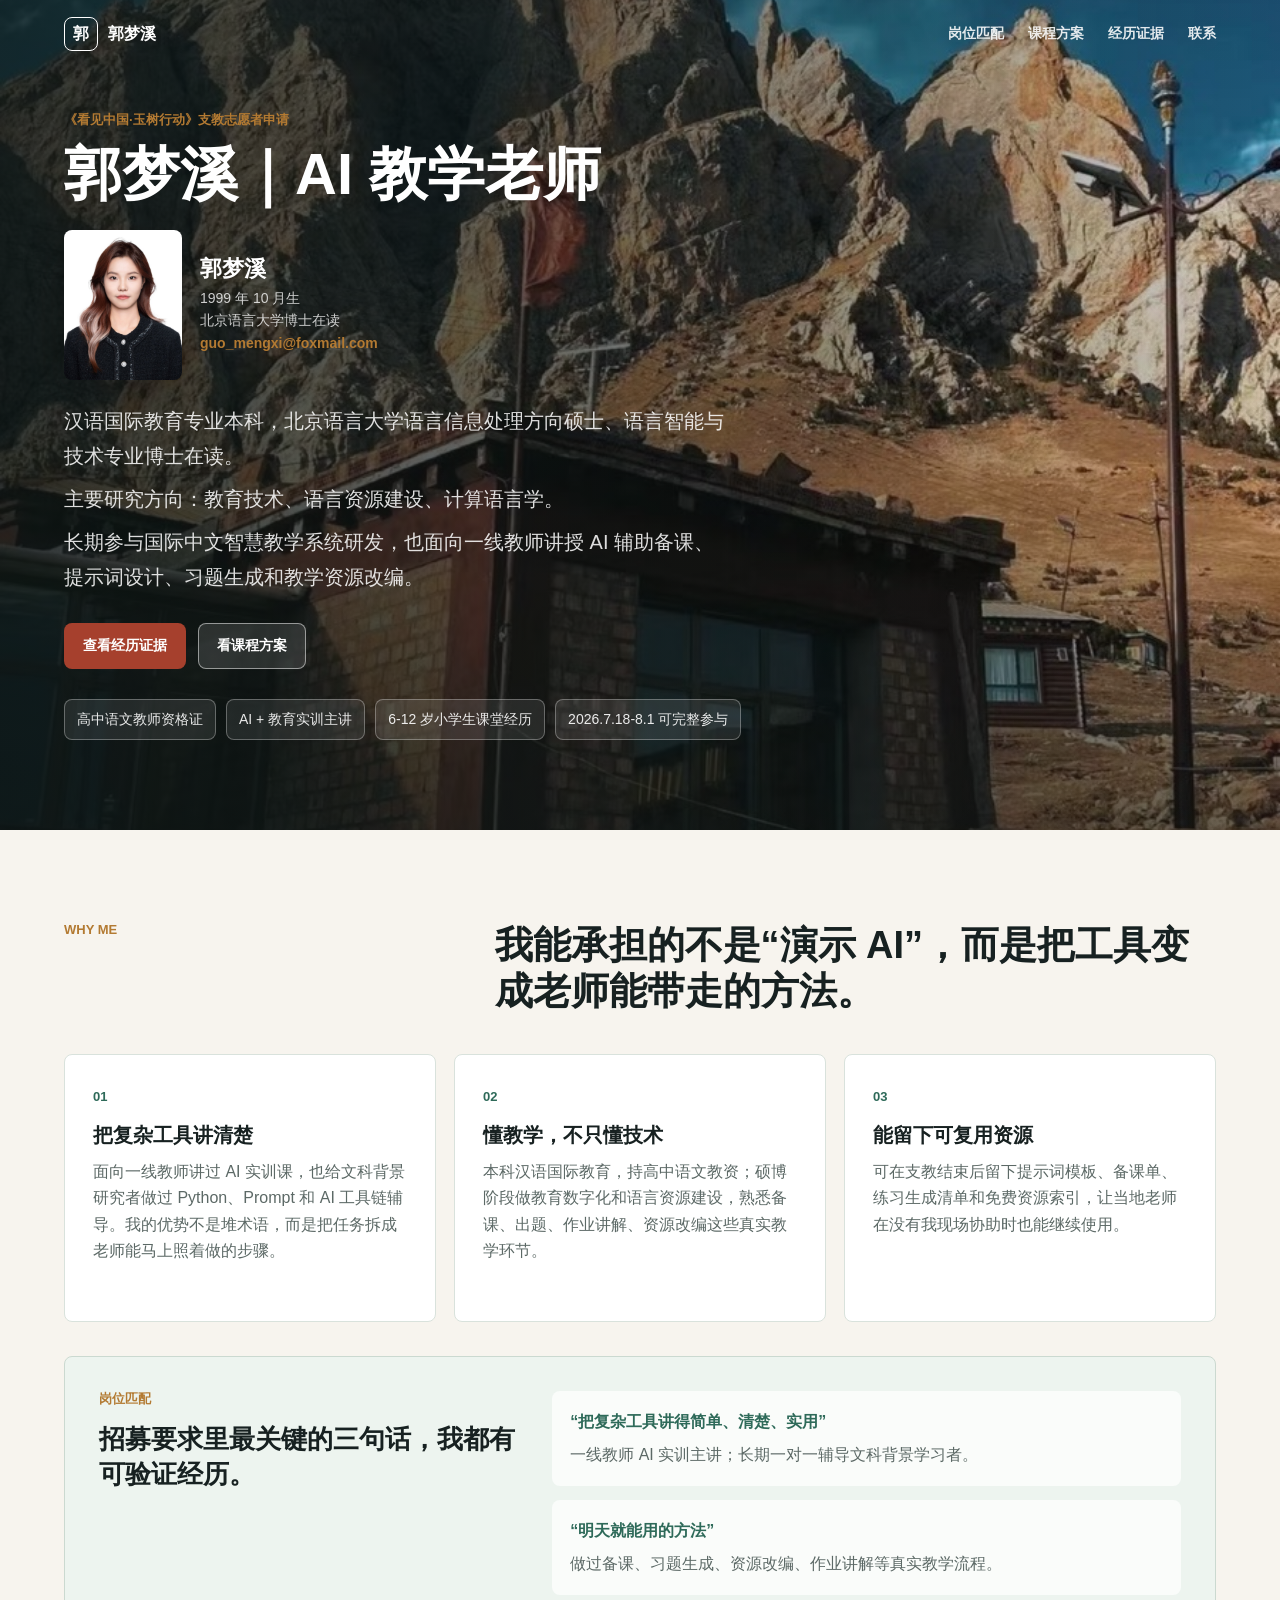
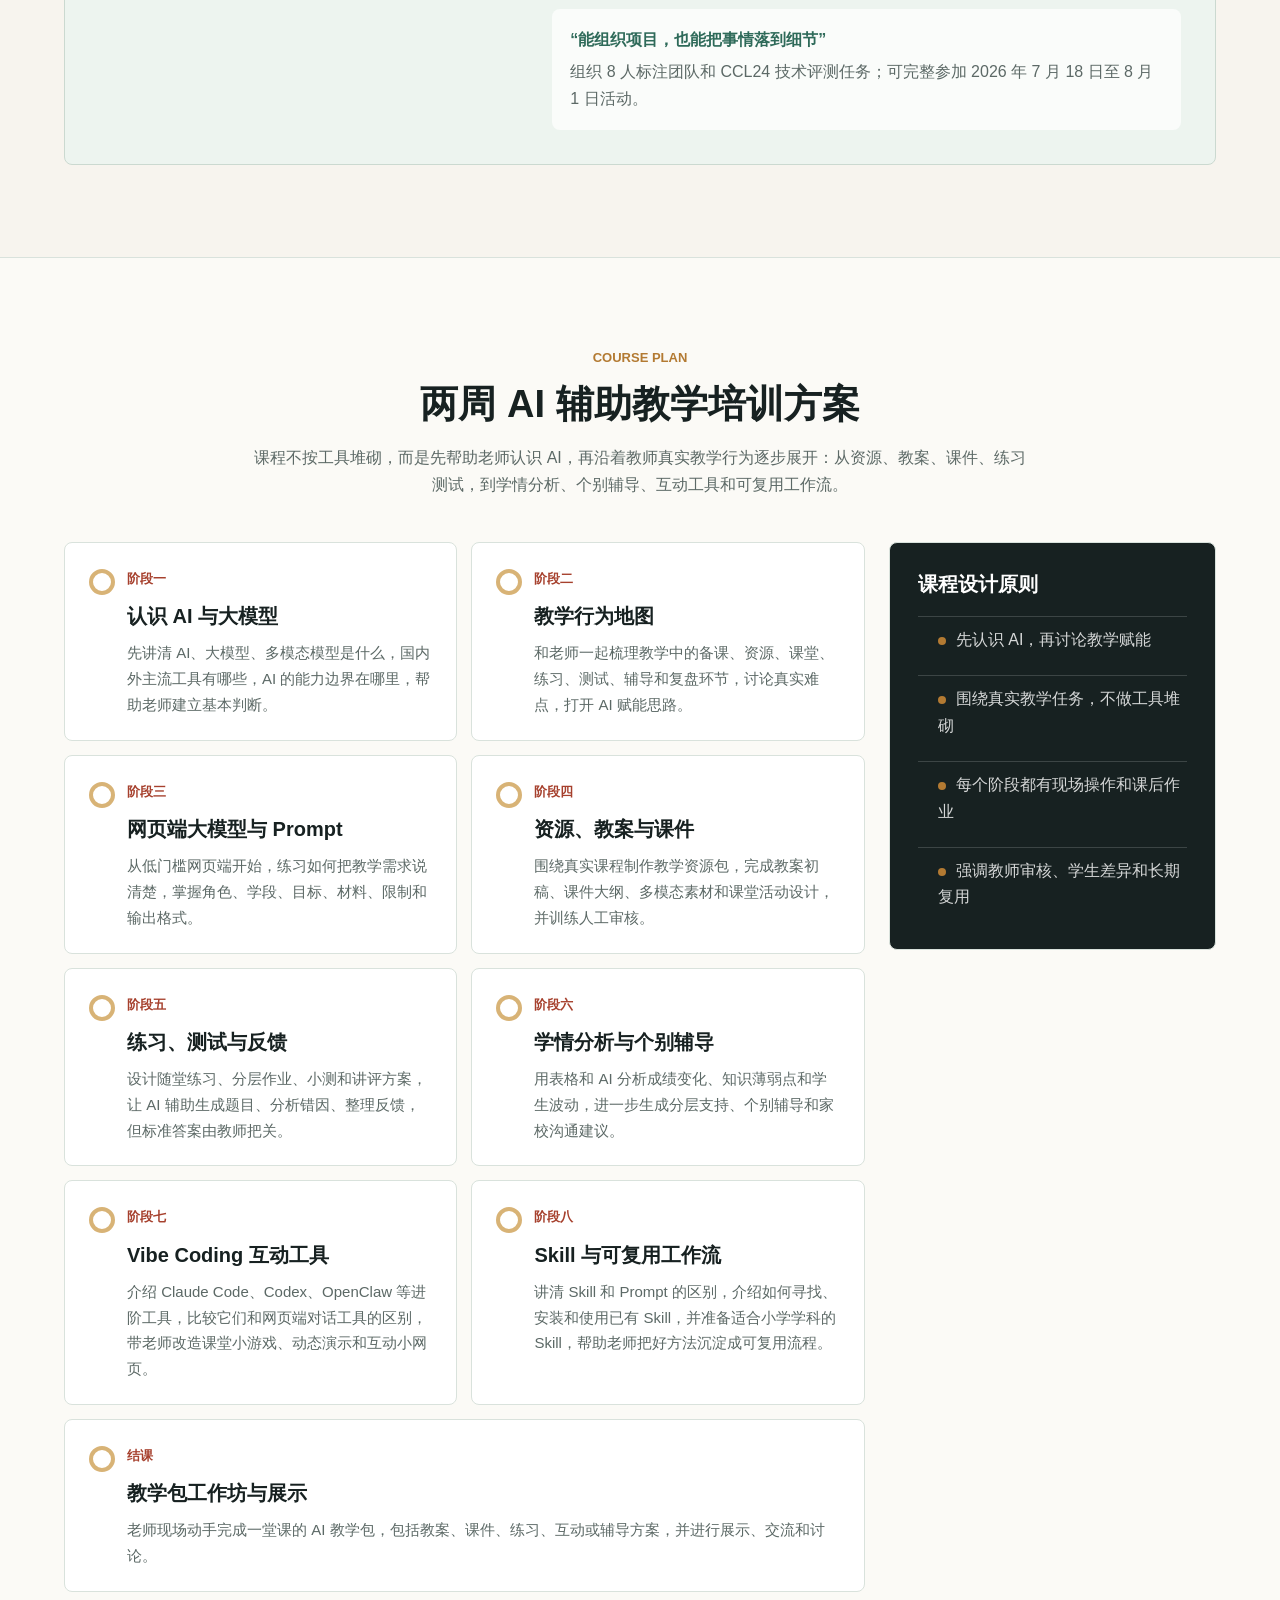
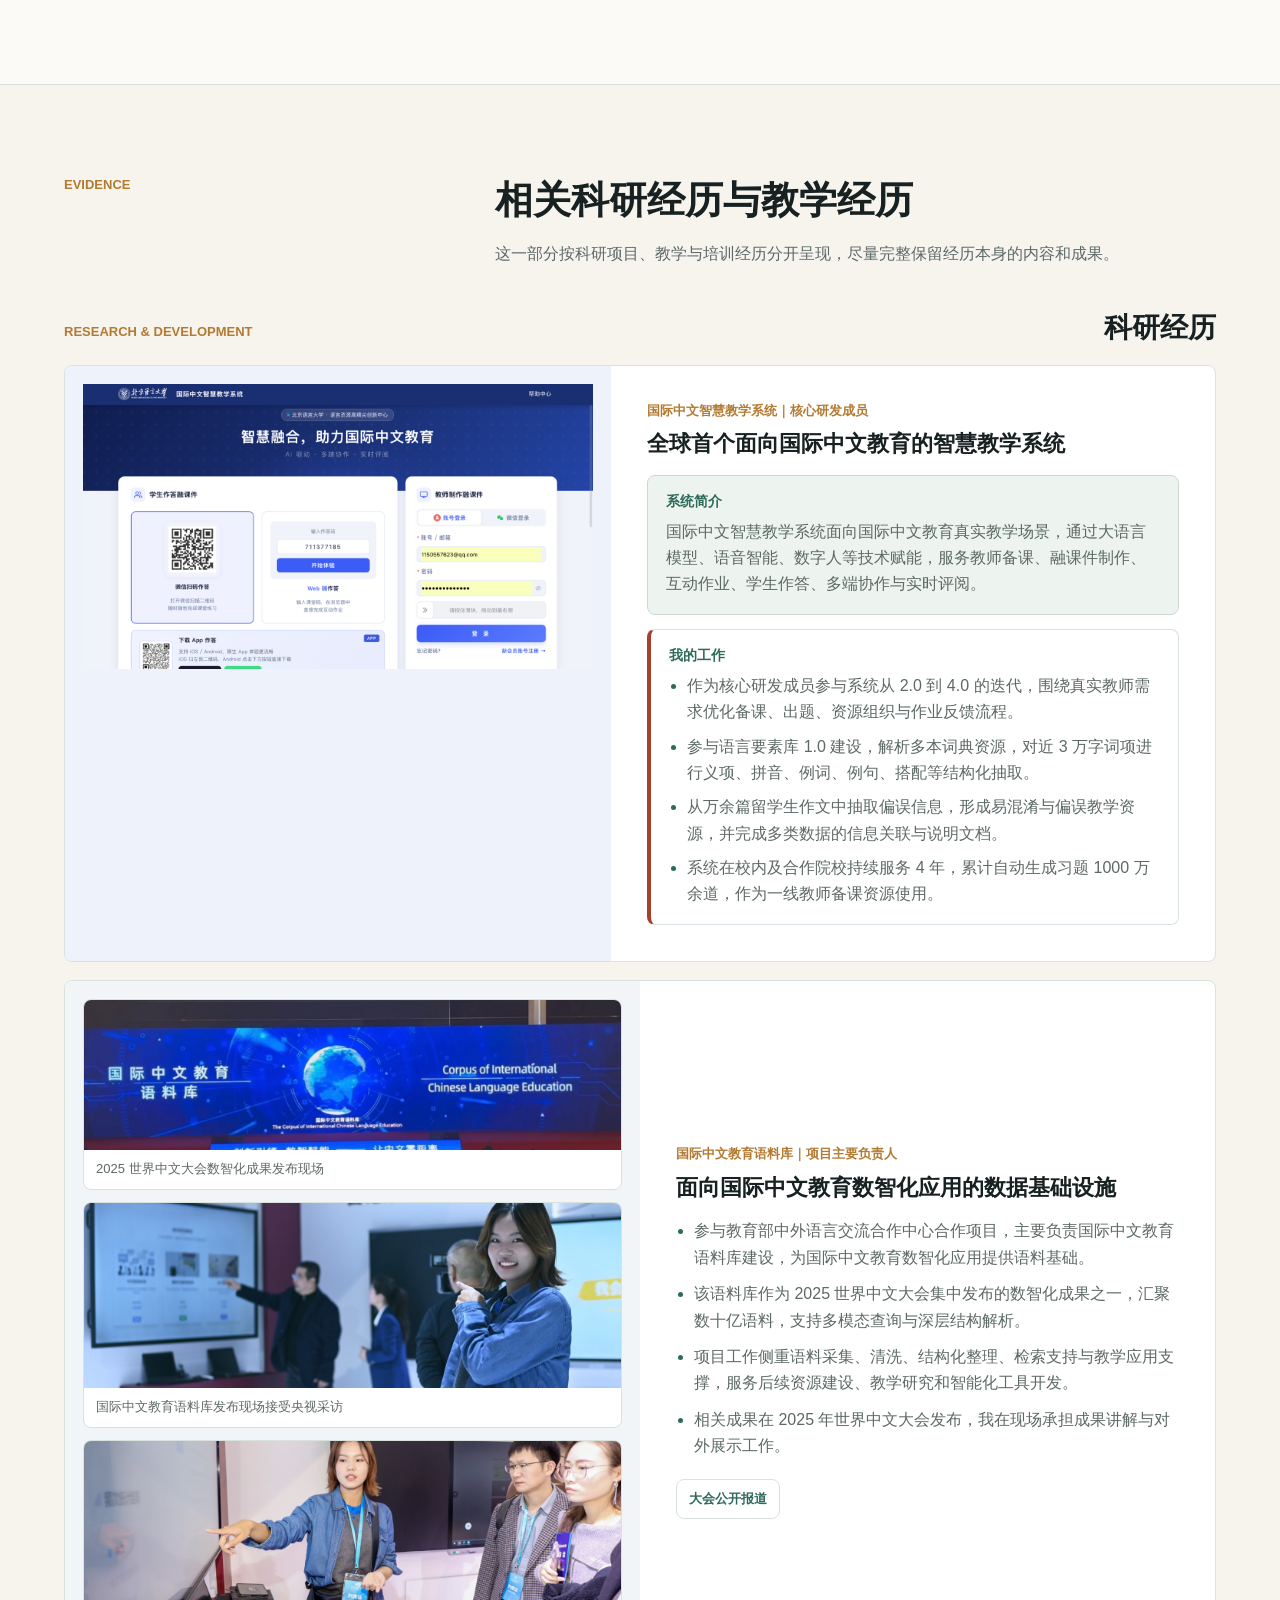
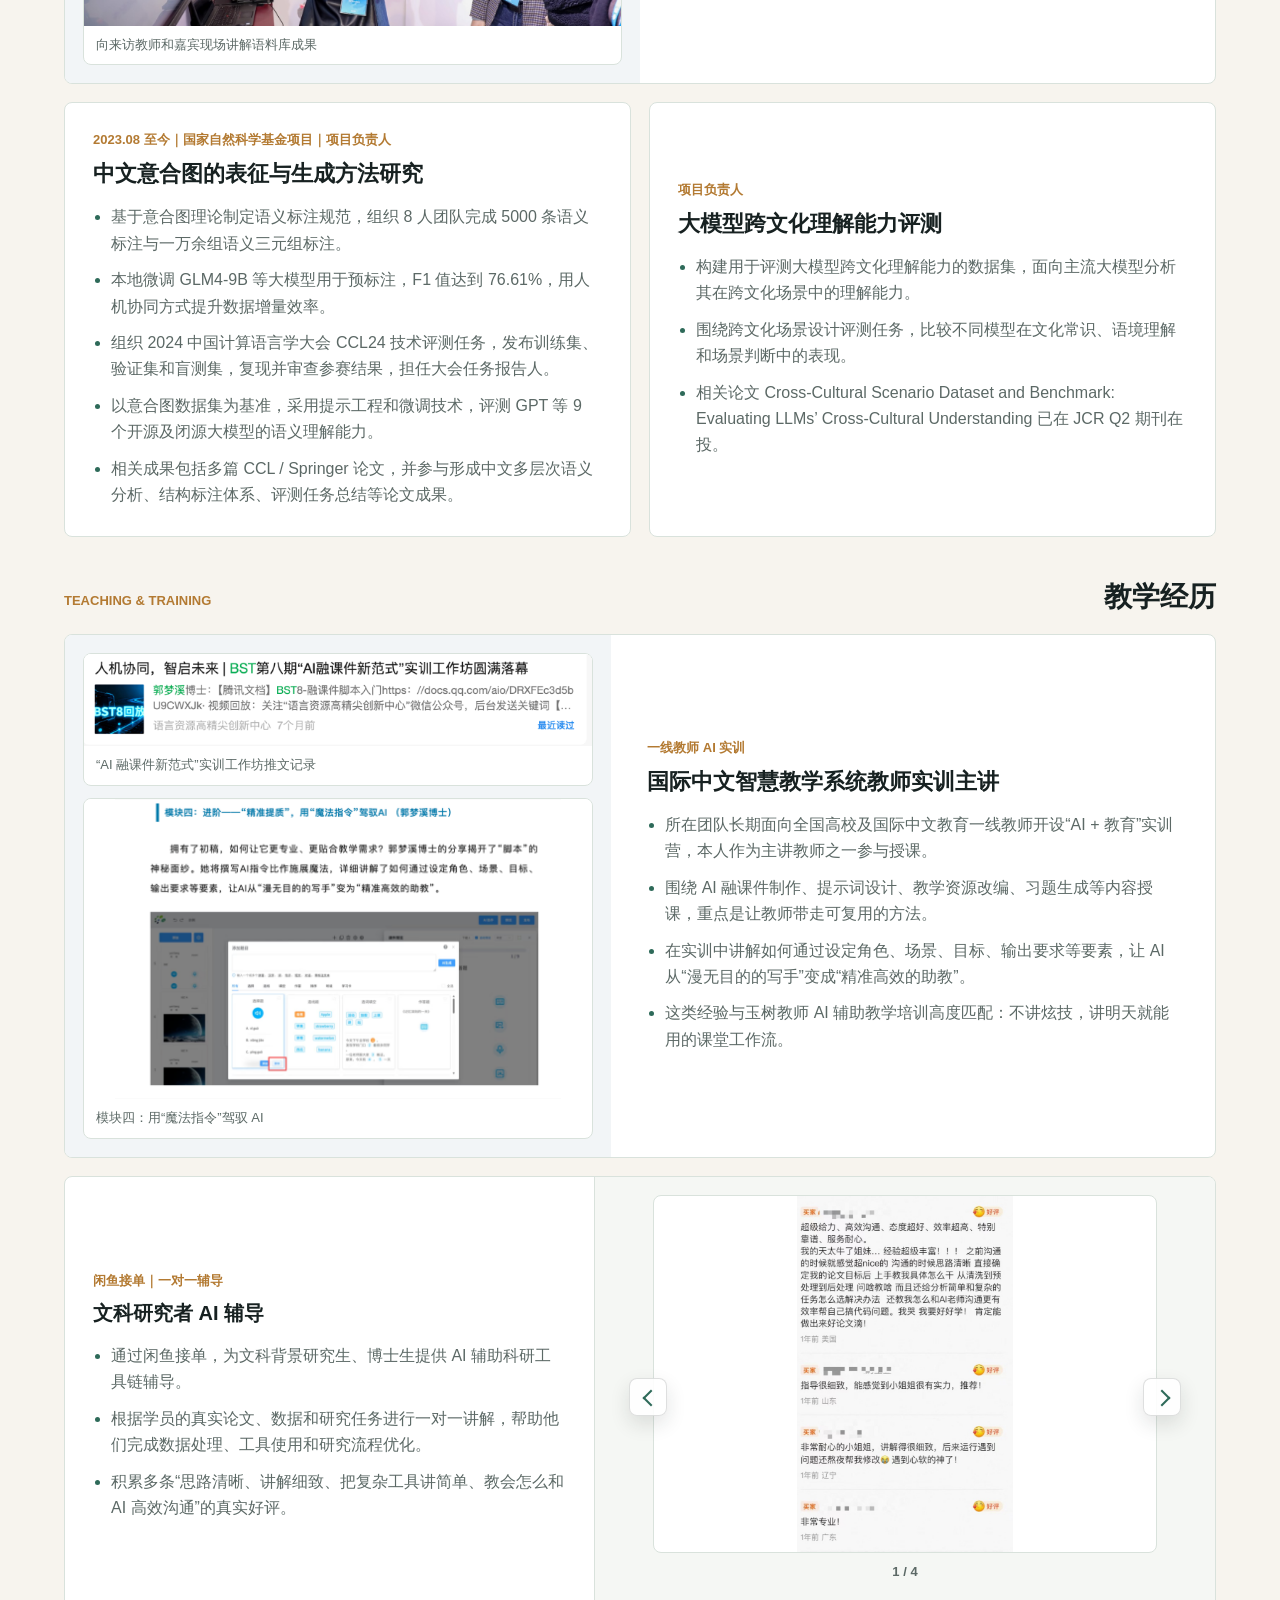
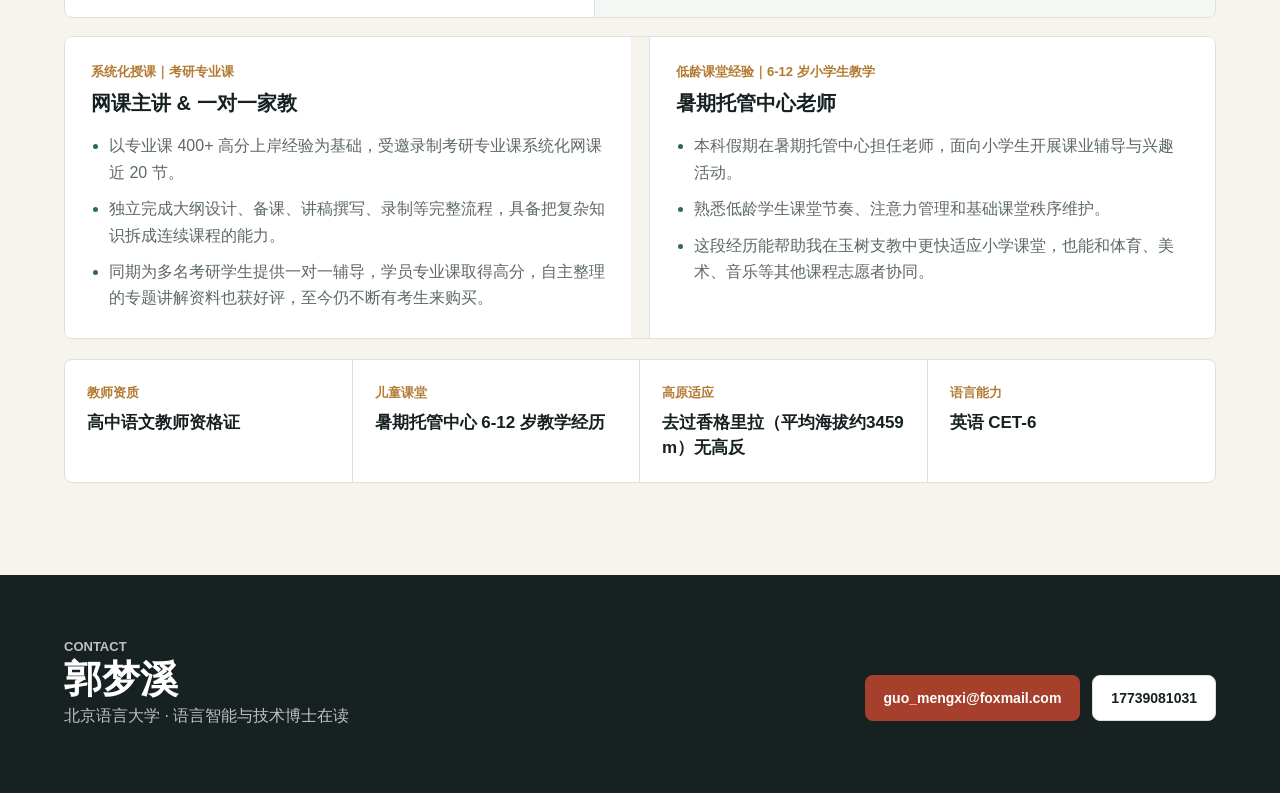
==== commit 5f8d4971: "Add landscape PDF resume page" ====
--- a/index.html
+++ b/index.html
@@ -30,13 +30,13 @@
 
     <main id="top">
       <section class="hero" aria-labelledby="hero-title">
-        <img class="hero-image" src="assets/yushu-mountain-hero.jpg" alt="玉树高原山地与藏式建筑" />
+        <img class="hero-image" src="assets/yushu-mountain-hero.jpg" alt="玉树高原山地与藏式建筑" decoding="async" fetchpriority="high" />
         <div class="hero-scrim"></div>
         <div class="hero-content">
           <p class="eyebrow">《看见中国·玉树行动》支教志愿者申请</p>
           <h1 id="hero-title">郭梦溪｜AI 教学老师</h1>
           <div class="hero-profile" aria-label="个人基本信息">
-            <img src="assets/profile-home.jpg" alt="郭梦溪个人照片" />
+            <img src="assets/profile-home.jpg" alt="郭梦溪个人照片" decoding="async" />
             <div>
               <strong>郭梦溪</strong>
               <span>1999 年 10 月生</span>
@@ -107,6 +107,7 @@
             </div>
             <div class="match-row">
               <span>“能组织项目，也能把事情落到细节”</span>
+              <p>组织 8 人标注团队和 CCL24 技术评测任务；可完整参加 2026 年 7 月 18 日至 8 月 1 日活动。</p>
             </div>
           </div>
         </div>
@@ -201,7 +202,7 @@
 
           <div class="experience-grid research-grid">
             <article class="experience-card wide screenshot-card">
-              <img src="assets/smart-teaching-system-page.png" alt="国际中文智慧教学系统页面" />
+              <img src="assets/smart-teaching-system-page.png" alt="国际中文智慧教学系统页面" loading="lazy" decoding="async" />
               <div class="experience-content">
                 <p class="experience-meta">国际中文智慧教学系统｜核心研发成员</p>
                 <h4>全球首个面向国际中文教育的智慧教学系统</h4>
@@ -228,15 +229,15 @@
             <article class="experience-card wide media-rich">
               <div class="media-grid corpus-media">
                 <figure>
-                  <img src="assets/corpus-launch.jpg" alt="国际中文教育语料库发布现场" />
+                  <img src="assets/corpus-launch.jpg" alt="国际中文教育语料库发布现场" loading="lazy" decoding="async" />
                   <figcaption>2025 世界中文大会数智化成果发布现场</figcaption>
                 </figure>
                 <figure>
-                  <img src="assets/hero-smart-classroom.jpg" alt="郭梦溪在国际中文教育语料库发布现场接受采访" />
+                  <img src="assets/hero-smart-classroom.jpg" alt="郭梦溪在国际中文教育语料库发布现场接受采访" loading="lazy" decoding="async" />
                   <figcaption>国际中文教育语料库发布现场接受央视采访</figcaption>
                 </figure>
                 <figure>
-                  <img src="assets/training-demo.jpg" alt="郭梦溪在现场讲解国际中文教育语料库" />
+                  <img src="assets/training-demo.jpg" alt="郭梦溪在现场讲解国际中文教育语料库" loading="lazy" decoding="async" />
                   <figcaption>向来访教师和嘉宾现场讲解语料库成果</figcaption>
                 </figure>
               </div>
@@ -293,11 +294,11 @@
             <article class="experience-card wide media-rich">
               <div class="media-grid training-media">
                 <figure>
-                  <img src="assets/training-article-1.png" alt="实训课推文标题截图" />
+                  <img src="assets/training-article-1.png" alt="实训课推文标题截图" loading="lazy" decoding="async" />
                   <figcaption>“AI 融课件新范式”实训工作坊推文记录</figcaption>
                 </figure>
                 <figure>
-                  <img src="assets/training-article-2.png" alt="实训课推文中郭梦溪讲授模块截图" />
+                  <img src="assets/training-article-2.png" alt="实训课推文中郭梦溪讲授模块截图" loading="lazy" decoding="async" />
                   <figcaption>模块四：用“魔法指令”驾驭 AI</figcaption>
                 </figure>
               </div>
@@ -327,16 +328,16 @@
                 <div class="feedback-viewer" aria-label="学员好评截图" data-feedback-viewer>
                   <button class="feedback-nav" type="button" aria-label="上一张好评" data-feedback-prev></button>
                   <button class="feedback-slide is-active" type="button" data-lightbox="assets/feedback-1.jpg" aria-label="查看学员反馈一">
-                    <img src="assets/feedback-1.jpg" alt="学员反馈截图一" />
+                    <img src="assets/feedback-1.jpg" alt="学员反馈截图一" loading="lazy" decoding="async" />
                   </button>
                   <button class="feedback-slide" type="button" data-lightbox="assets/feedback-2.jpg" aria-label="查看学员反馈二">
-                    <img src="assets/feedback-2.jpg" alt="学员反馈截图二" />
+                    <img src="assets/feedback-2.jpg" alt="学员反馈截图二" loading="lazy" decoding="async" />
                   </button>
                   <button class="feedback-slide" type="button" data-lightbox="assets/feedback-3.jpg" aria-label="查看学员反馈三">
-                    <img src="assets/feedback-3.jpg" alt="学员反馈截图三" />
+                    <img src="assets/feedback-3.jpg" alt="学员反馈截图三" loading="lazy" decoding="async" />
                   </button>
                   <button class="feedback-slide" type="button" data-lightbox="assets/feedback-4.jpg" aria-label="查看学员反馈四">
-                    <img src="assets/feedback-4.jpg" alt="学员反馈截图四" />
+                    <img src="assets/feedback-4.jpg" alt="学员反馈截图四" loading="lazy" decoding="async" />
                   </button>
                   <button class="feedback-nav next" type="button" aria-label="下一张好评" data-feedback-next></button>
                   <div class="feedback-status" data-feedback-status>1 / 4</div>
